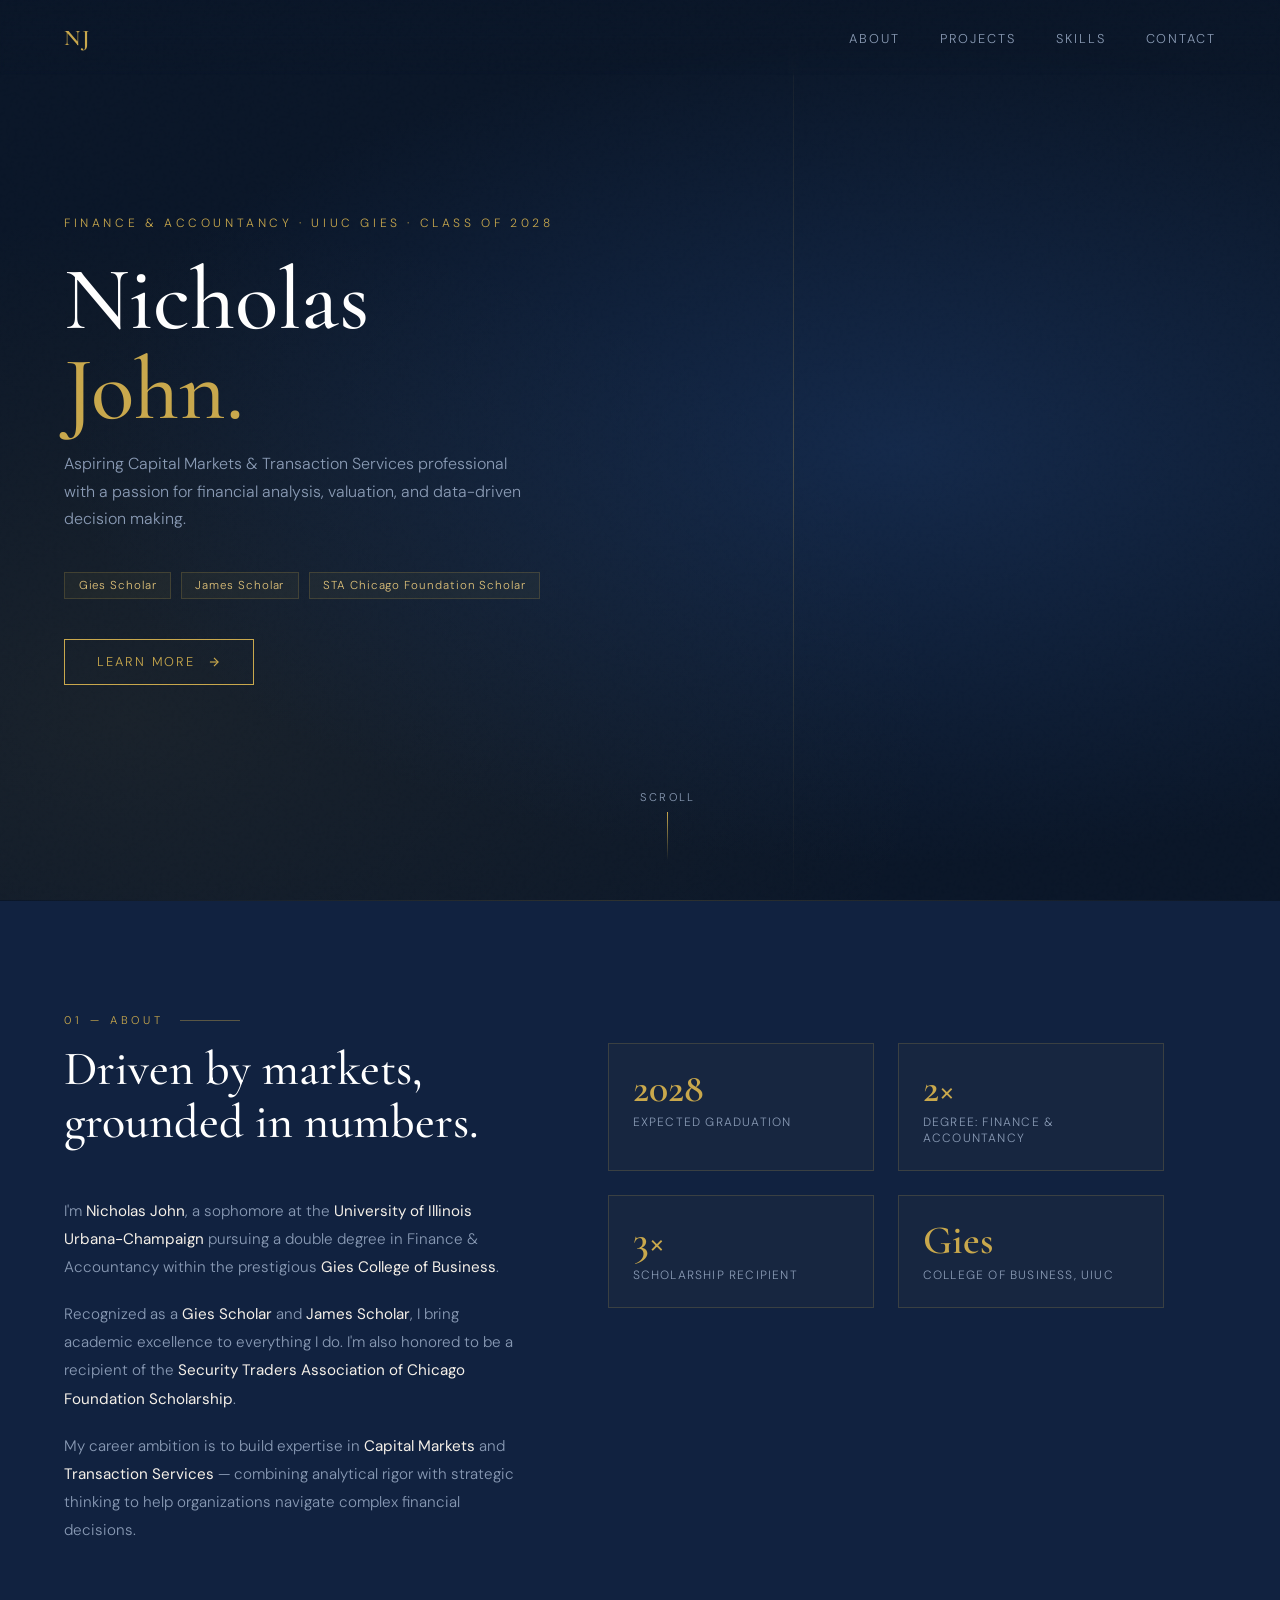
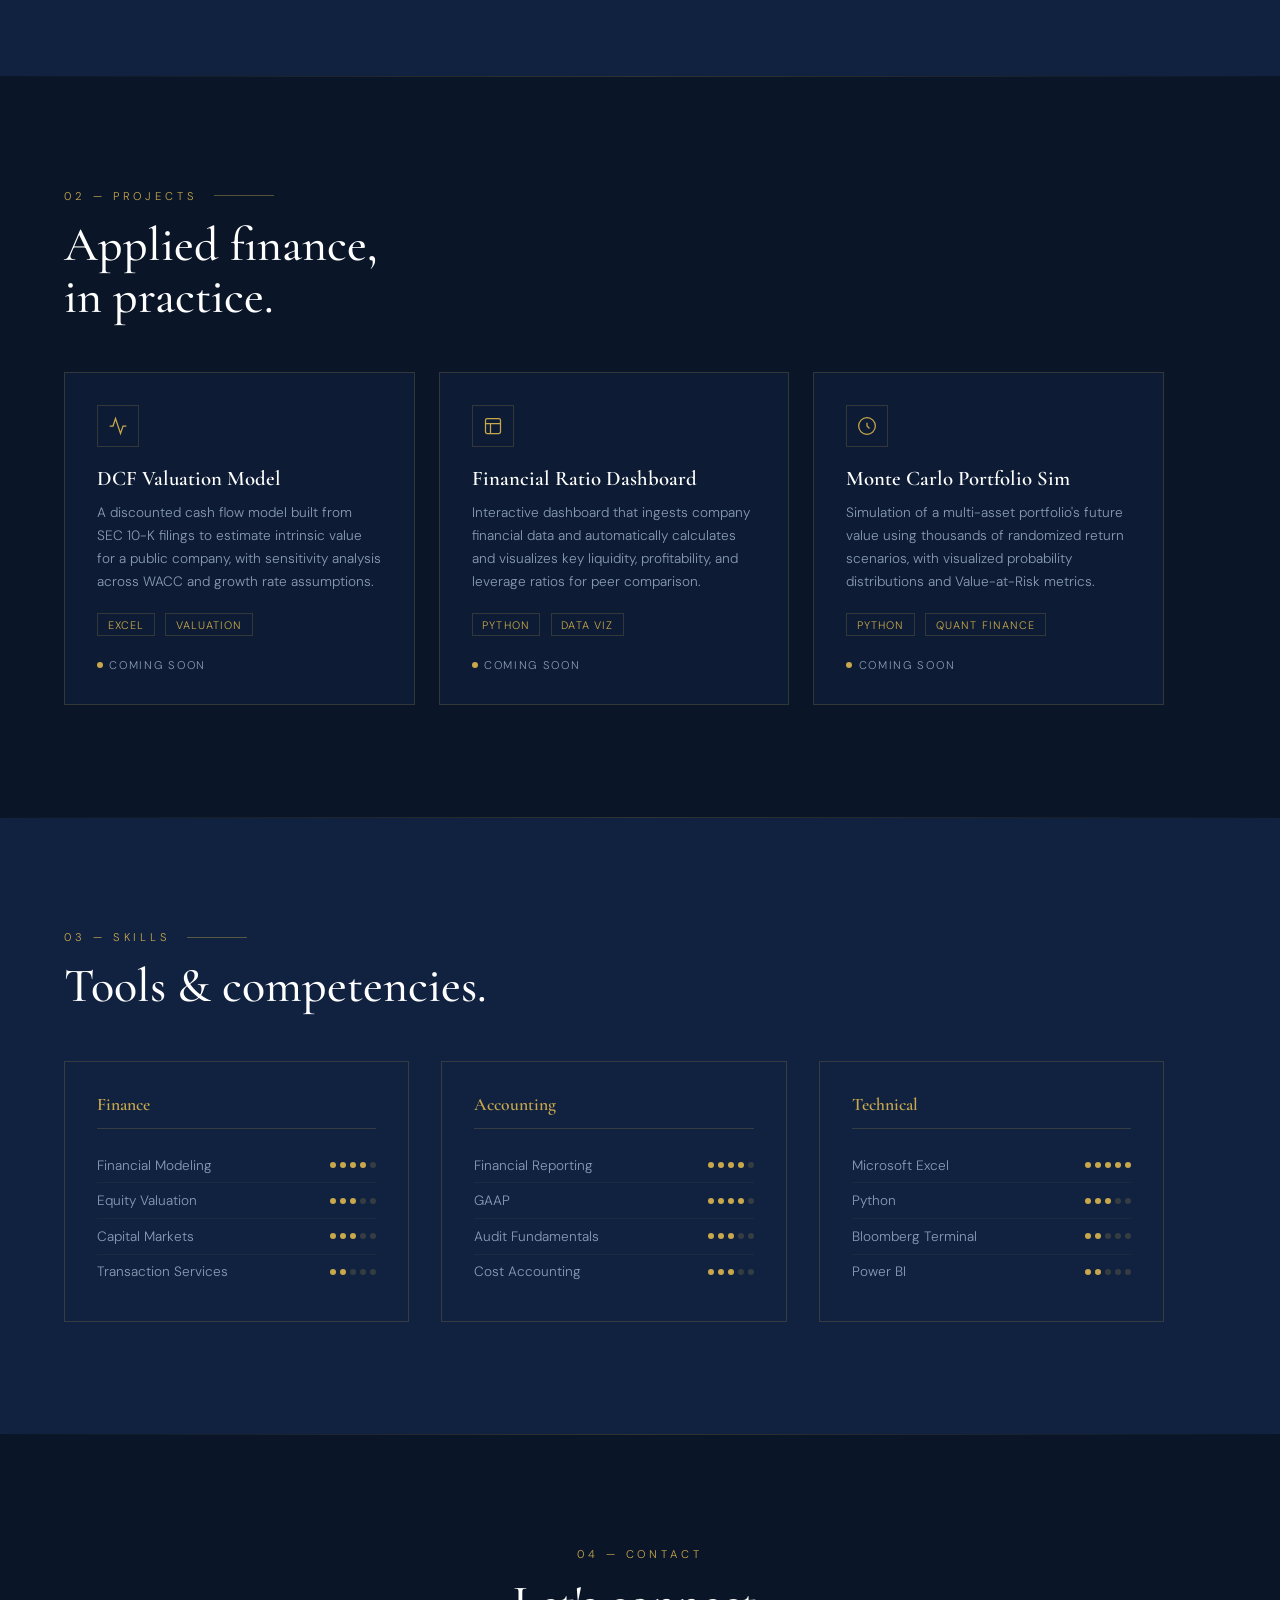
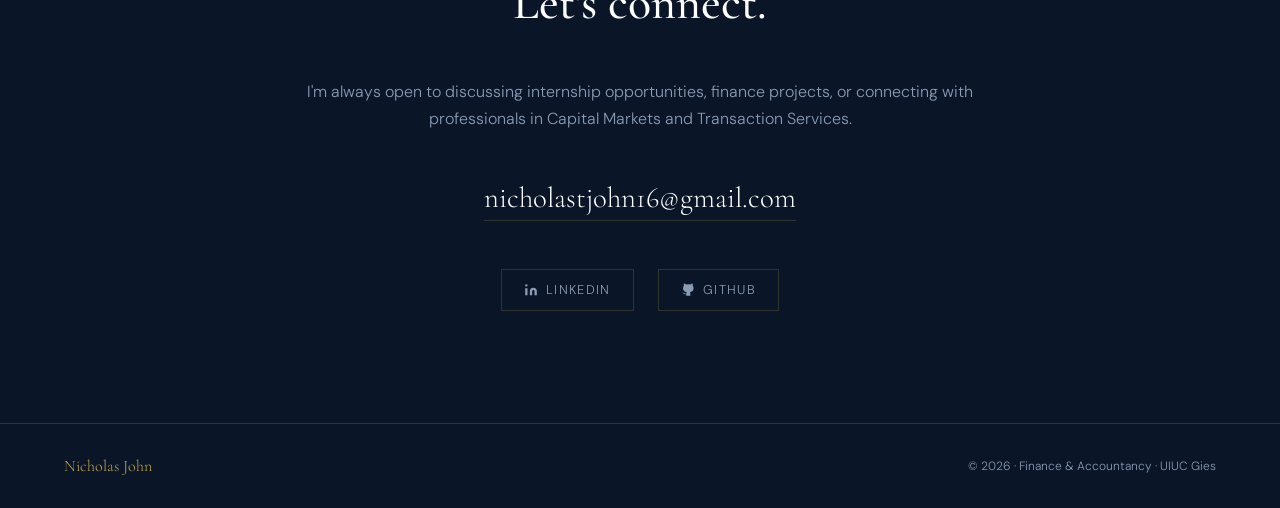
==== index.html @ b02bf7cb "Update index.html Updated the email and linkedin URLs" ====
<!DOCTYPE html>
<html lang="en">
<head>
  <meta charset="UTF-8" />
  <meta name="viewport" content="width=device-width, initial-scale=1.0"/>
  <title>Nicholas John | Finance & Accountancy</title>
  <link href="https://fonts.googleapis.com/css2?family=Cormorant+Garamond:wght@300;400;500;600;700&family=DM+Sans:wght@300;400;500&display=swap" rel="stylesheet"/>
  <style>
    :root {
      --navy: #0a1628;
      --navy-mid: #112240;
      --navy-light: #1a3560;
      --gold: #c9a84c;
      --gold-light: #e2c47a;
      --cream: #f5f0e8;
      --cream-dark: #e8e0d0;
      --white: #ffffff;
      --text-muted: #8a9bb5;
      --border: rgba(201, 168, 76, 0.2);
    }

    *, *::before, *::after { box-sizing: border-box; margin: 0; padding: 0; }

    html { scroll-behavior: smooth; }

    body {
      background-color: var(--navy);
      color: var(--cream);
      font-family: 'DM Sans', sans-serif;
      font-weight: 300;
      overflow-x: hidden;
    }

    /* ── NOISE TEXTURE OVERLAY ── */
    body::before {
      content: '';
      position: fixed;
      inset: 0;
      background-image: url("data:image/svg+xml,%3Csvg viewBox='0 0 256 256' xmlns='http://www.w3.org/2000/svg'%3E%3Cfilter id='noise'%3E%3CfeTurbulence type='fractalNoise' baseFrequency='0.9' numOctaves='4' stitchTiles='stitch'/%3E%3C/filter%3E%3Crect width='100%25' height='100%25' filter='url(%23noise)' opacity='0.04'/%3E%3C/svg%3E");
      pointer-events: none;
      z-index: 1000;
      opacity: 0.4;
    }

    /* ── NAV ── */
    nav {
      position: fixed;
      top: 0; left: 0; right: 0;
      z-index: 100;
      padding: 1.5rem 4rem;
      display: flex;
      justify-content: space-between;
      align-items: center;
      background: linear-gradient(to bottom, rgba(10,22,40,0.98), transparent);
      backdrop-filter: blur(2px);
    }

    .nav-logo {
      font-family: 'Cormorant Garamond', serif;
      font-size: 1.4rem;
      font-weight: 600;
      color: var(--gold);
      letter-spacing: 0.08em;
      text-decoration: none;
    }

    .nav-links {
      display: flex;
      gap: 2.5rem;
      list-style: none;
    }

    .nav-links a {
      color: var(--text-muted);
      text-decoration: none;
      font-size: 0.8rem;
      letter-spacing: 0.15em;
      text-transform: uppercase;
      transition: color 0.3s;
    }

    .nav-links a:hover { color: var(--gold); }

    /* ── HERO ── */
    #hero {
      min-height: 100vh;
      display: flex;
      align-items: center;
      padding: 0 4rem;
      position: relative;
      overflow: hidden;
    }

    .hero-bg {
      position: absolute;
      inset: 0;
      background: radial-gradient(ellipse at 70% 50%, rgba(26,53,96,0.6) 0%, transparent 65%),
                  radial-gradient(ellipse at 10% 80%, rgba(201,168,76,0.08) 0%, transparent 50%);
    }

    .hero-line {
      position: absolute;
      right: 0;
      top: 0;
      bottom: 0;
      width: 1px;
      background: linear-gradient(to bottom, transparent, var(--gold), transparent);
      right: 38%;
      opacity: 0.3;
    }

    .hero-content {
      position: relative;
      z-index: 2;
      max-width: 680px;
    }

    .hero-eyebrow {
      font-size: 0.75rem;
      letter-spacing: 0.3em;
      text-transform: uppercase;
      color: var(--gold);
      margin-bottom: 1.5rem;
      opacity: 0;
      animation: fadeUp 0.8s 0.2s forwards;
    }

    .hero-name {
      font-family: 'Cormorant Garamond', serif;
      font-size: clamp(3.5rem, 7vw, 6rem);
      font-weight: 500;
      line-height: 1.0;
      color: var(--white);
      margin-bottom: 1rem;
      opacity: 0;
      animation: fadeUp 0.8s 0.4s forwards;
    }

    .hero-name span {
      color: var(--gold);
      display: block;
    }

    .hero-tagline {
      font-size: 1rem;
      color: var(--text-muted);
      line-height: 1.7;
      max-width: 460px;
      margin-bottom: 2.5rem;
      opacity: 0;
      animation: fadeUp 0.8s 0.6s forwards;
    }

    .hero-cta {
      display: inline-flex;
      align-items: center;
      gap: 0.75rem;
      padding: 0.85rem 2rem;
      border: 1px solid var(--gold);
      color: var(--gold);
      text-decoration: none;
      font-size: 0.8rem;
      letter-spacing: 0.15em;
      text-transform: uppercase;
      transition: all 0.3s;
      opacity: 0;
      animation: fadeUp 0.8s 0.8s forwards;
    }

    .hero-cta:hover {
      background: var(--gold);
      color: var(--navy);
    }

    .hero-cta svg { transition: transform 0.3s; }
    .hero-cta:hover svg { transform: translateX(4px); }

    .hero-scroll {
      position: absolute;
      bottom: 2.5rem;
      left: 50%;
      transform: translateX(-50%);
      display: flex;
      flex-direction: column;
      align-items: center;
      gap: 0.5rem;
      color: var(--text-muted);
      font-size: 0.7rem;
      letter-spacing: 0.2em;
      text-transform: uppercase;
      opacity: 0;
      animation: fadeUp 0.8s 1.2s forwards;
    }

    .scroll-line {
      width: 1px;
      height: 48px;
      background: linear-gradient(to bottom, var(--gold), transparent);
      animation: scrollPulse 2s ease-in-out infinite;
    }

    /* ── BADGES ── */
    .hero-badges {
      display: flex;
      flex-wrap: wrap;
      gap: 0.6rem;
      margin-bottom: 2.5rem;
      opacity: 0;
      animation: fadeUp 0.8s 0.7s forwards;
    }

    .badge {
      padding: 0.3rem 0.85rem;
      border: 1px solid var(--border);
      font-size: 0.72rem;
      letter-spacing: 0.08em;
      color: var(--gold-light);
      background: rgba(201,168,76,0.06);
    }

    /* ── SECTIONS ── */
    section {
      padding: 7rem 4rem;
      position: relative;
    }

    .section-label {
      font-size: 0.7rem;
      letter-spacing: 0.35em;
      text-transform: uppercase;
      color: var(--gold);
      margin-bottom: 1rem;
      display: flex;
      align-items: center;
      gap: 1rem;
    }

    .section-label::after {
      content: '';
      flex: 1;
      max-width: 60px;
      height: 1px;
      background: var(--gold);
      opacity: 0.4;
    }

    .section-title {
      font-family: 'Cormorant Garamond', serif;
      font-size: clamp(2rem, 4vw, 3rem);
      font-weight: 500;
      color: var(--white);
      line-height: 1.1;
      margin-bottom: 3rem;
    }

    /* ── ABOUT ── */
    #about {
      background: var(--navy-mid);
    }

    .about-grid {
      display: grid;
      grid-template-columns: 1fr 1.2fr;
      gap: 5rem;
      align-items: start;
      max-width: 1100px;
    }

    .about-text p {
      color: var(--text-muted);
      line-height: 1.85;
      margin-bottom: 1.2rem;
      font-size: 0.95rem;
    }

    .about-text p strong {
      color: var(--cream);
      font-weight: 400;
    }

    .about-stats {
      display: grid;
      grid-template-columns: 1fr 1fr;
      gap: 1.5rem;
    }

    .stat-card {
      border: 1px solid var(--border);
      padding: 1.5rem;
      background: rgba(201,168,76,0.03);
      transition: border-color 0.3s, transform 0.3s;
    }

    .stat-card:hover {
      border-color: var(--gold);
      transform: translateY(-4px);
    }

    .stat-number {
      font-family: 'Cormorant Garamond', serif;
      font-size: 2.5rem;
      font-weight: 600;
      color: var(--gold);
      line-height: 1;
      margin-bottom: 0.4rem;
    }

    .stat-label {
      font-size: 0.75rem;
      letter-spacing: 0.1em;
      color: var(--text-muted);
      text-transform: uppercase;
    }

    /* ── PROJECTS ── */
    #projects {
      background: var(--navy);
    }

    .projects-grid {
      display: grid;
      grid-template-columns: repeat(auto-fill, minmax(320px, 1fr));
      gap: 1.5rem;
      max-width: 1100px;
    }

    .project-card {
      border: 1px solid var(--border);
      padding: 2rem;
      background: rgba(17,34,64,0.5);
      transition: all 0.3s;
      position: relative;
      overflow: hidden;
    }

    .project-card::before {
      content: '';
      position: absolute;
      top: 0; left: 0; right: 0;
      height: 2px;
      background: var(--gold);
      transform: scaleX(0);
      transition: transform 0.3s;
    }

    .project-card:hover {
      border-color: rgba(201,168,76,0.5);
      transform: translateY(-6px);
      background: rgba(26,53,96,0.4);
    }

    .project-card:hover::before { transform: scaleX(1); }

    .project-icon {
      width: 42px;
      height: 42px;
      border: 1px solid var(--border);
      display: flex;
      align-items: center;
      justify-content: center;
      margin-bottom: 1.2rem;
      color: var(--gold);
      font-size: 1.1rem;
    }

    .project-title {
      font-family: 'Cormorant Garamond', serif;
      font-size: 1.3rem;
      font-weight: 600;
      color: var(--white);
      margin-bottom: 0.6rem;
    }

    .project-desc {
      font-size: 0.85rem;
      color: var(--text-muted);
      line-height: 1.7;
      margin-bottom: 1.2rem;
    }

    .project-tag {
      display: inline-block;
      font-size: 0.68rem;
      letter-spacing: 0.1em;
      text-transform: uppercase;
      color: var(--gold);
      border: 1px solid var(--border);
      padding: 0.2rem 0.6rem;
      margin-right: 0.4rem;
      margin-bottom: 0.4rem;
    }

    .project-coming {
      font-size: 0.7rem;
      letter-spacing: 0.15em;
      text-transform: uppercase;
      color: var(--text-muted);
      display: flex;
      align-items: center;
      gap: 0.4rem;
      margin-top: 1rem;
    }

    .coming-dot {
      width: 6px; height: 6px;
      border-radius: 50%;
      background: var(--gold);
      animation: pulse 2s infinite;
    }

    /* ── SKILLS ── */
    #skills {
      background: var(--navy-mid);
    }

    .skills-layout {
      display: grid;
      grid-template-columns: repeat(3, 1fr);
      gap: 2rem;
      max-width: 1100px;
    }

    .skill-group {
      border: 1px solid var(--border);
      padding: 2rem;
    }

    .skill-group-title {
      font-family: 'Cormorant Garamond', serif;
      font-size: 1.1rem;
      font-weight: 600;
      color: var(--gold);
      margin-bottom: 1.2rem;
      padding-bottom: 0.8rem;
      border-bottom: 1px solid var(--border);
    }

    .skill-item {
      display: flex;
      justify-content: space-between;
      align-items: center;
      padding: 0.55rem 0;
      border-bottom: 1px solid rgba(201,168,76,0.06);
      font-size: 0.85rem;
      color: var(--text-muted);
    }

    .skill-item:last-child { border-bottom: none; }

    .skill-dots {
      display: flex;
      gap: 4px;
    }

    .dot {
      width: 6px; height: 6px;
      border-radius: 50%;
      background: var(--border);
    }

    .dot.filled { background: var(--gold); }

    /* ── CONTACT ── */
    #contact {
      background: var(--navy);
    }

    .contact-inner {
      max-width: 680px;
      text-align: center;
      margin: 0 auto;
    }

    .contact-inner .section-label {
      justify-content: center;
    }

    .contact-inner .section-label::after { display: none; }

    .contact-text {
      color: var(--text-muted);
      font-size: 1rem;
      line-height: 1.7;
      margin-bottom: 3rem;
    }

    .contact-email {
      font-family: 'Cormorant Garamond', serif;
      font-size: 1.8rem;
      color: var(--white);
      text-decoration: none;
      border-bottom: 1px solid var(--border);
      padding-bottom: 0.3rem;
      transition: color 0.3s, border-color 0.3s;
      display: inline-block;
      margin-bottom: 3rem;
    }

    .contact-email:hover {
      color: var(--gold);
      border-color: var(--gold);
    }

    .contact-links {
      display: flex;
      justify-content: center;
      gap: 1.5rem;
    }

    .contact-link {
      display: flex;
      align-items: center;
      gap: 0.5rem;
      color: var(--text-muted);
      text-decoration: none;
      font-size: 0.8rem;
      letter-spacing: 0.1em;
      text-transform: uppercase;
      transition: color 0.3s;
      padding: 0.7rem 1.4rem;
      border: 1px solid var(--border);
    }

    .contact-link:hover { color: var(--gold); border-color: var(--gold); }

    /* ── FOOTER ── */
    footer {
      padding: 2rem 4rem;
      border-top: 1px solid var(--border);
      display: flex;
      justify-content: space-between;
      align-items: center;
      background: var(--navy);
    }

    .footer-name {
      font-family: 'Cormorant Garamond', serif;
      color: var(--gold);
      font-size: 1rem;
    }

    .footer-copy {
      color: var(--text-muted);
      font-size: 0.75rem;
    }

    /* ── DIVIDER ── */
    .gold-divider {
      width: 100%;
      height: 1px;
      background: linear-gradient(to right, transparent, var(--gold), transparent);
      opacity: 0.2;
    }

    /* ── ANIMATIONS ── */
    @keyframes fadeUp {
      from { opacity: 0; transform: translateY(24px); }
      to   { opacity: 1; transform: translateY(0); }
    }

    @keyframes scrollPulse {
      0%, 100% { opacity: 1; }
      50%       { opacity: 0.3; }
    }

    @keyframes pulse {
      0%, 100% { opacity: 1; transform: scale(1); }
      50%       { opacity: 0.5; transform: scale(1.3); }
    }

    /* ── RESPONSIVE ── */
    @media (max-width: 900px) {
      nav { padding: 1.2rem 2rem; }
      section { padding: 5rem 2rem; }
      #hero { padding: 0 2rem; }
      .about-grid { grid-template-columns: 1fr; gap: 3rem; }
      .skills-layout { grid-template-columns: 1fr; }
      footer { flex-direction: column; gap: 0.5rem; text-align: center; }
    }

    @media (max-width: 600px) {
      .nav-links { display: none; }
      .hero-name { font-size: 3rem; }
    }
  </style>
</head>
<body>

  <!-- NAV -->
  <nav>
    <a class="nav-logo" href="#">NJ</a>
    <ul class="nav-links">
      <li><a href="#about">About</a></li>
      <li><a href="#projects">Projects</a></li>
      <li><a href="#skills">Skills</a></li>
      <li><a href="#contact">Contact</a></li>
    </ul>
  </nav>

  <!-- HERO -->
  <section id="hero">
    <div class="hero-bg"></div>
    <div class="hero-line"></div>
    <div class="hero-content">
      <p class="hero-eyebrow">Finance &amp; Accountancy · UIUC Gies · Class of 2028</p>
      <h1 class="hero-name">
        Nicholas<span>John.</span>
      </h1>
      <p class="hero-tagline">
        Aspiring Capital Markets &amp; Transaction Services professional with a passion for financial analysis, valuation, and data-driven decision making.
      </p>
      <div class="hero-badges">
        <span class="badge">Gies Scholar</span>
        <span class="badge">James Scholar</span>
        <span class="badge">STA Chicago Foundation Scholar</span>
      </div>
      <a href="#about" class="hero-cta">
        Learn More
        <svg width="14" height="14" viewBox="0 0 24 24" fill="none" stroke="currentColor" stroke-width="2"><line x1="5" y1="12" x2="19" y2="12"/><polyline points="12 5 19 12 12 19"/></svg>
      </a>
    </div>
    <div class="hero-scroll">
      <span>Scroll</span>
      <div class="scroll-line"></div>
    </div>
  </section>

  <div class="gold-divider"></div>

  <!-- ABOUT -->
  <section id="about">
    <div class="section-label">01 — About</div>
    <div class="about-grid">
      <div>
        <h2 class="section-title">Driven by markets,<br>grounded in numbers.</h2>
        <div class="about-text">
          <p>
            I'm <strong>Nicholas John</strong>, a sophomore at the <strong>University of Illinois Urbana-Champaign</strong> pursuing a double degree in Finance &amp; Accountancy within the prestigious <strong>Gies College of Business</strong>.
          </p>
          <p>
            Recognized as a <strong>Gies Scholar</strong> and <strong>James Scholar</strong>, I bring academic excellence to everything I do. I'm also honored to be a recipient of the <strong>Security Traders Association of Chicago Foundation Scholarship</strong>.
          </p>
          <p>
            My career ambition is to build expertise in <strong>Capital Markets</strong> and <strong>Transaction Services</strong> — combining analytical rigor with strategic thinking to help organizations navigate complex financial decisions.
          </p>
        </div>
      </div>
      <div class="about-stats">
        <div class="stat-card">
          <div class="stat-number">2028</div>
          <div class="stat-label">Expected Graduation</div>
        </div>
        <div class="stat-card">
          <div class="stat-number">2×</div>
          <div class="stat-label">Degree: Finance &amp; Accountancy</div>
        </div>
        <div class="stat-card">
          <div class="stat-number">3×</div>
          <div class="stat-label">Scholarship Recipient</div>
        </div>
        <div class="stat-card">
          <div class="stat-number">Gies</div>
          <div class="stat-label">College of Business, UIUC</div>
        </div>
      </div>
    </div>
  </section>

  <div class="gold-divider"></div>

  <!-- PROJECTS -->
  <section id="projects">
    <div class="section-label">02 — Projects</div>
    <h2 class="section-title">Applied finance,<br>in practice.</h2>
    <div class="projects-grid">

      <div class="project-card">
        <div class="project-icon">
          <svg width="20" height="20" viewBox="0 0 24 24" fill="none" stroke="currentColor" stroke-width="1.5"><polyline points="22 12 18 12 15 21 9 3 6 12 2 12"/></svg>
        </div>
        <div class="project-title">DCF Valuation Model</div>
        <div class="project-desc">A discounted cash flow model built from SEC 10-K filings to estimate intrinsic value for a public company, with sensitivity analysis across WACC and growth rate assumptions.</div>
        <span class="project-tag">Excel</span>
        <span class="project-tag">Valuation</span>
        <div class="project-coming"><span class="coming-dot"></span> Coming Soon</div>
      </div>

      <div class="project-card">
        <div class="project-icon">
          <svg width="20" height="20" viewBox="0 0 24 24" fill="none" stroke="currentColor" stroke-width="1.5"><rect x="3" y="3" width="18" height="18" rx="2"/><path d="M3 9h18M9 21V9"/></svg>
        </div>
        <div class="project-title">Financial Ratio Dashboard</div>
        <div class="project-desc">Interactive dashboard that ingests company financial data and automatically calculates and visualizes key liquidity, profitability, and leverage ratios for peer comparison.</div>
        <span class="project-tag">Python</span>
        <span class="project-tag">Data Viz</span>
        <div class="project-coming"><span class="coming-dot"></span> Coming Soon</div>
      </div>

      <div class="project-card">
        <div class="project-icon">
          <svg width="20" height="20" viewBox="0 0 24 24" fill="none" stroke="currentColor" stroke-width="1.5"><circle cx="12" cy="12" r="10"/><path d="M12 8v4l3 3"/></svg>
        </div>
        <div class="project-title">Monte Carlo Portfolio Sim</div>
        <div class="project-desc">Simulation of a multi-asset portfolio's future value using thousands of randomized return scenarios, with visualized probability distributions and Value-at-Risk metrics.</div>
        <span class="project-tag">Python</span>
        <span class="project-tag">Quant Finance</span>
        <div class="project-coming"><span class="coming-dot"></span> Coming Soon</div>
      </div>

    </div>
  </section>

  <div class="gold-divider"></div>

  <!-- SKILLS -->
  <section id="skills">
    <div class="section-label">03 — Skills</div>
    <h2 class="section-title">Tools &amp; competencies.</h2>
    <div class="skills-layout">

      <div class="skill-group">
        <div class="skill-group-title">Finance</div>
        <div class="skill-item">Financial Modeling <div class="skill-dots"><span class="dot filled"></span><span class="dot filled"></span><span class="dot filled"></span><span class="dot filled"></span><span class="dot"></span></div></div>
        <div class="skill-item">Equity Valuation <div class="skill-dots"><span class="dot filled"></span><span class="dot filled"></span><span class="dot filled"></span><span class="dot"></span><span class="dot"></span></div></div>
        <div class="skill-item">Capital Markets <div class="skill-dots"><span class="dot filled"></span><span class="dot filled"></span><span class="dot filled"></span><span class="dot"></span><span class="dot"></span></div></div>
        <div class="skill-item">Transaction Services <div class="skill-dots"><span class="dot filled"></span><span class="dot filled"></span><span class="dot"></span><span class="dot"></span><span class="dot"></span></div></div>
      </div>

      <div class="skill-group">
        <div class="skill-group-title">Accounting</div>
        <div class="skill-item">Financial Reporting <div class="skill-dots"><span class="dot filled"></span><span class="dot filled"></span><span class="dot filled"></span><span class="dot filled"></span><span class="dot"></span></div></div>
        <div class="skill-item">GAAP <div class="skill-dots"><span class="dot filled"></span><span class="dot filled"></span><span class="dot filled"></span><span class="dot filled"></span><span class="dot"></span></div></div>
        <div class="skill-item">Audit Fundamentals <div class="skill-dots"><span class="dot filled"></span><span class="dot filled"></span><span class="dot filled"></span><span class="dot"></span><span class="dot"></span></div></div>
        <div class="skill-item">Cost Accounting <div class="skill-dots"><span class="dot filled"></span><span class="dot filled"></span><span class="dot filled"></span><span class="dot"></span><span class="dot"></span></div></div>
      </div>

      <div class="skill-group">
        <div class="skill-group-title">Technical</div>
        <div class="skill-item">Microsoft Excel <div class="skill-dots"><span class="dot filled"></span><span class="dot filled"></span><span class="dot filled"></span><span class="dot filled"></span><span class="dot filled"></span></div></div>
        <div class="skill-item">Python <div class="skill-dots"><span class="dot filled"></span><span class="dot filled"></span><span class="dot filled"></span><span class="dot"></span><span class="dot"></span></div></div>
        <div class="skill-item">Bloomberg Terminal <div class="skill-dots"><span class="dot filled"></span><span class="dot filled"></span><span class="dot"></span><span class="dot"></span><span class="dot"></span></div></div>
        <div class="skill-item">Power BI <div class="skill-dots"><span class="dot filled"></span><span class="dot filled"></span><span class="dot"></span><span class="dot"></span><span class="dot"></span></div></div>
      </div>

    </div>
  </section>

  <div class="gold-divider"></div>

  <!-- CONTACT -->
  <section id="contact">
    <div class="contact-inner">
      <div class="section-label">04 — Contact</div>
      <h2 class="section-title">Let's connect.</h2>
      <p class="contact-text">
        I'm always open to discussing internship opportunities, finance projects, or connecting with professionals in Capital Markets and Transaction Services.
      </p>
      <a href="mailto:nicholastjohn16@gmail.com" class="contact-email">nicholastjohn16@gmail.com</a>
      <div class="contact-links">
        <a href="https://www.linkedin.com/in/nicholas-john1/" target="_blank" class="contact-link">
          <svg width="14" height="14" viewBox="0 0 24 24" fill="currentColor"><path d="M16 8a6 6 0 0 1 6 6v7h-4v-7a2 2 0 0 0-2-2 2 2 0 0 0-2 2v7h-4v-7a6 6 0 0 1 6-6zM2 9h4v12H2z"/><circle cx="4" cy="4" r="2"/></svg>
          LinkedIn
        </a>
        <a href="https://github.com/nicholasjoh5987" target="_blank" class="contact-link">
          <svg width="14" height="14" viewBox="0 0 24 24" fill="currentColor"><path d="M9 19c-5 1.5-5-2.5-7-3m14 6v-3.87a3.37 3.37 0 0 0-.94-2.61c3.14-.35 6.44-1.54 6.44-7A5.44 5.44 0 0 0 20 4.77 5.07 5.07 0 0 0 19.91 1S18.73.65 16 2.48a13.38 13.38 0 0 0-7 0C6.27.65 5.09 1 5.09 1A5.07 5.07 0 0 0 5 4.77a5.44 5.44 0 0 0-1.5 3.78c0 5.42 3.3 6.61 6.44 7A3.37 3.37 0 0 0 9 18.13V22"/></svg>
          GitHub
        </a>
      </div>
    </div>
  </section>

  <!-- FOOTER -->
  <footer>
    <span class="footer-name">Nicholas John</span>
    <span class="footer-copy">© 2026 · Finance &amp; Accountancy · UIUC Gies</span>
  </footer>

</body>
</html>
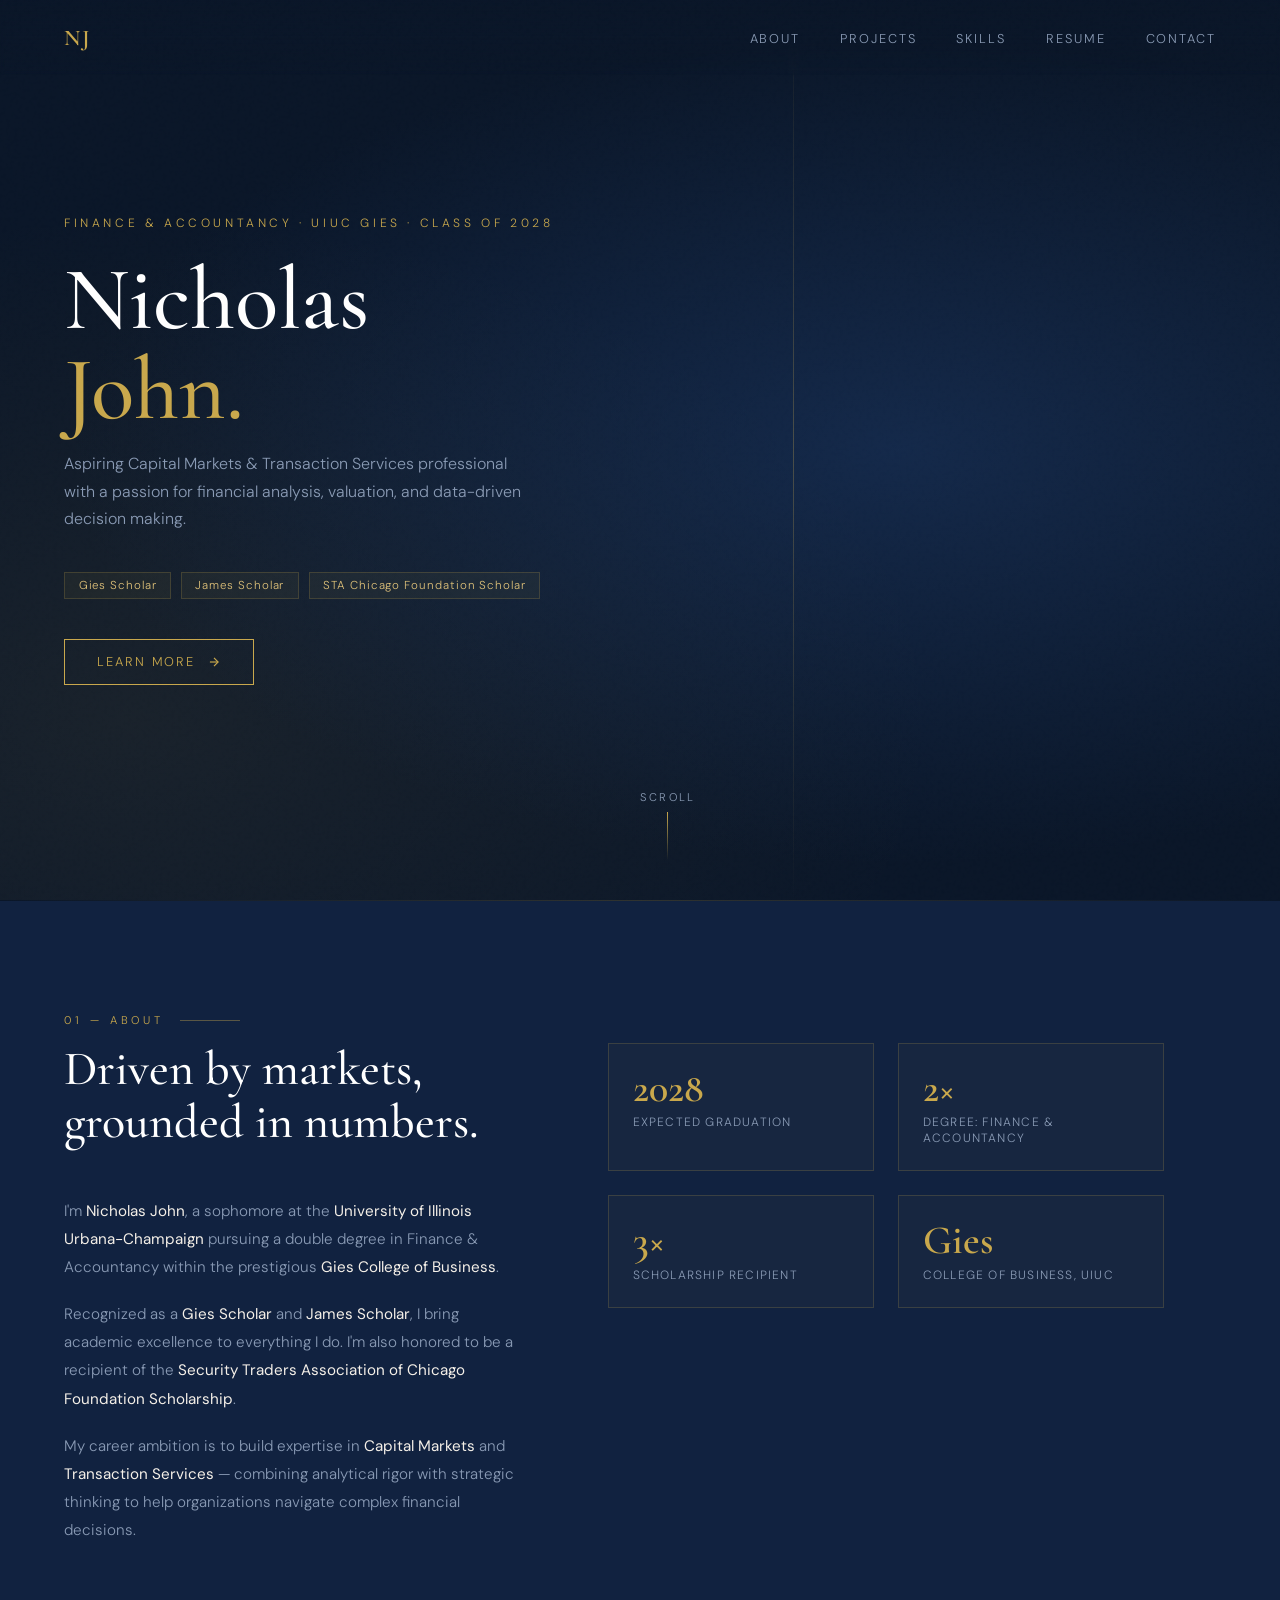
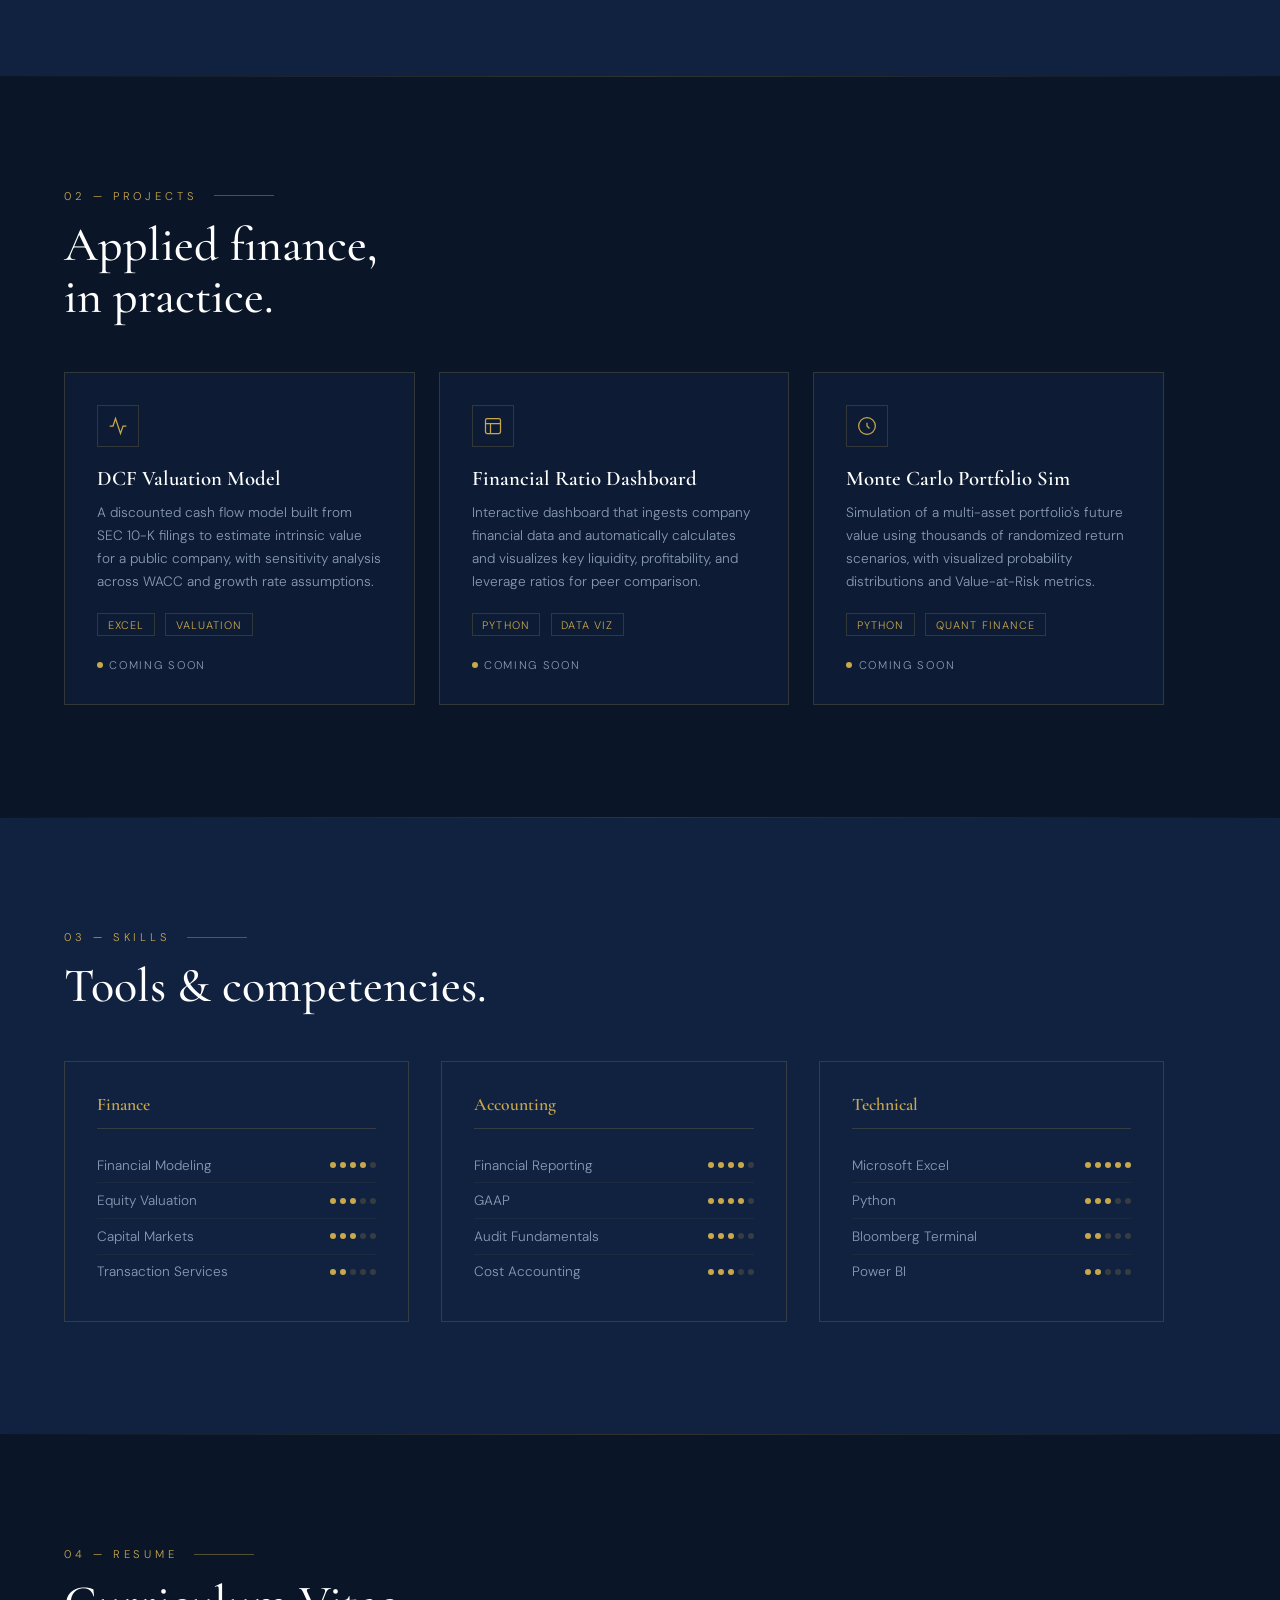
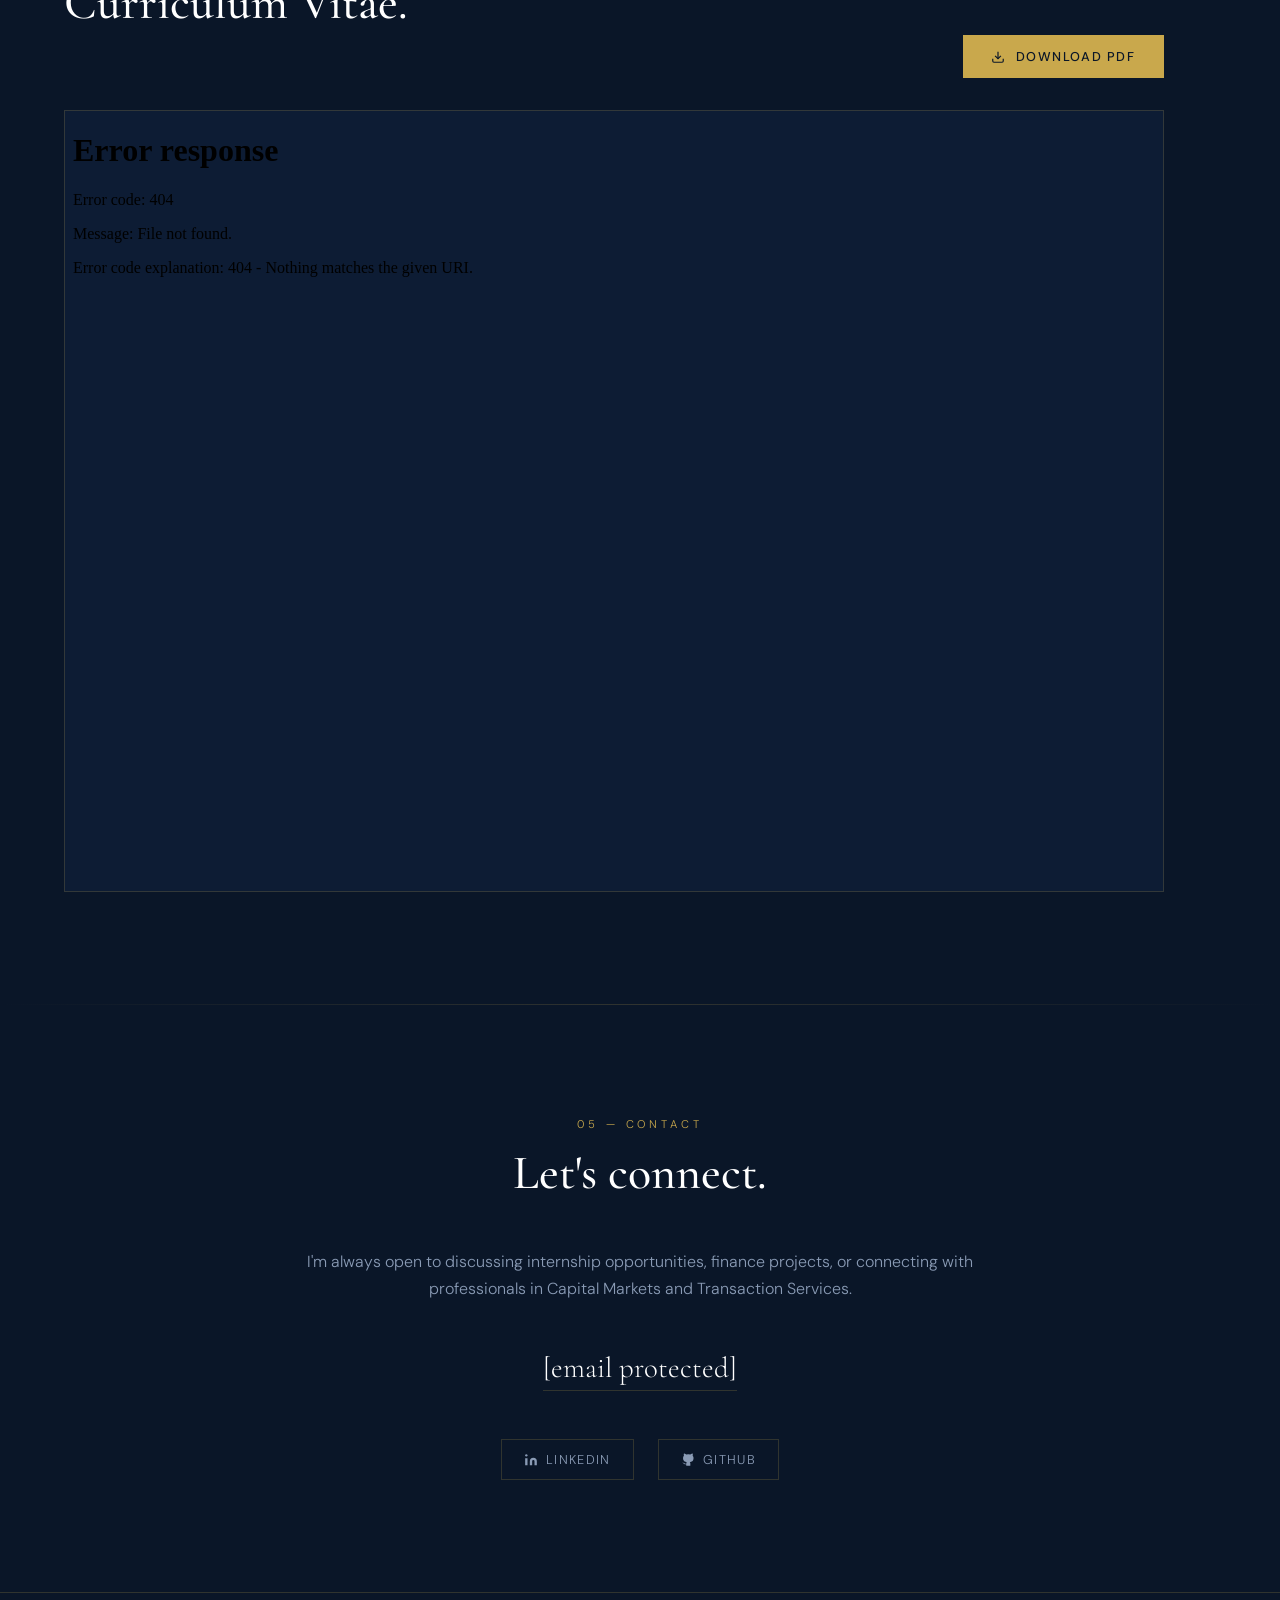
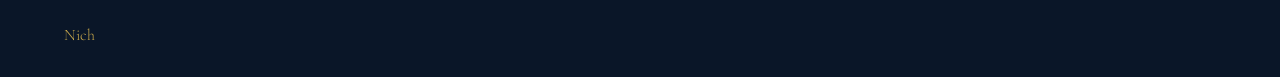
==== commit ffc91384: "Update index.html Added a resume section" ====
--- a/index.html
+++ b/index.html
@@ -460,6 +460,69 @@
 
     .dot.filled { background: var(--gold); }
 
+    /* ── RESUME ── */
+    #resume {
+      background: var(--navy);
+    }
+
+    .resume-header {
+      display: flex;
+      justify-content: space-between;
+      align-items: flex-end;
+      max-width: 1100px;
+      margin-bottom: 2rem;
+      flex-wrap: wrap;
+      gap: 1rem;
+    }
+
+    .resume-download {
+      display: inline-flex;
+      align-items: center;
+      gap: 0.65rem;
+      padding: 0.8rem 1.8rem;
+      background: var(--gold);
+      color: var(--navy);
+      text-decoration: none;
+      font-size: 0.8rem;
+      font-weight: 500;
+      letter-spacing: 0.12em;
+      text-transform: uppercase;
+      transition: background 0.3s, transform 0.2s;
+    }
+
+    .resume-download:hover {
+      background: var(--gold-light);
+      transform: translateY(-2px);
+    }
+
+    .resume-viewer {
+      max-width: 1100px;
+      border: 1px solid var(--border);
+      background: rgba(17,34,64,0.5);
+      overflow: hidden;
+      position: relative;
+    }
+
+    .resume-viewer iframe {
+      width: 100%;
+      height: 780px;
+      border: none;
+      display: block;
+    }
+
+    .resume-fallback {
+      display: none;
+      padding: 4rem 2rem;
+      text-align: center;
+      color: var(--text-muted);
+      font-size: 0.9rem;
+    }
+
+    .resume-fallback a {
+      color: var(--gold);
+      text-decoration: underline;
+    }
+
     /* ── CONTACT ── */
     #contact {
       background: var(--navy);
@@ -593,6 +656,7 @@
       <li><a href="#about">About</a></li>
       <li><a href="#projects">Projects</a></li>
       <li><a href="#skills">Skills</a></li>
+      <li><a href="#resume">Resume</a></li>
       <li><a href="#contact">Contact</a></li>
     </ul>
   </nav>
@@ -747,15 +811,41 @@
 
   <div class="gold-divider"></div>
 
+  <!-- RESUME -->
+  <section id="resume">
+    <div class="resume-header">
+      <div>
+        <div class="section-label">04 — Resume</div>
+        <h2 class="section-title">Curriculum Vitae.</h2>
+      </div>
+      <a href="resume.pdf" download="Nicholas_John_Resume.pdf" class="resume-download">
+        <svg width="14" height="14" viewBox="0 0 24 24" fill="none" stroke="currentColor" stroke-width="2"><path d="M21 15v4a2 2 0 0 1-2 2H5a2 2 0 0 1-2-2v-4"/><polyline points="7 10 12 15 17 10"/><line x1="12" y1="15" x2="12" y2="3"/></svg>
+        Download PDF
+      </a>
+    </div>
+    <div class="resume-viewer">
+      <iframe
+        src="resume.pdf"
+        title="Nicholas John Resume"
+        onerror="this.style.display='none'; this.nextElementSibling.style.display='block';"
+      ></iframe>
+      <div class="resume-fallback">
+        Unable to preview resume. <a href="resume.pdf" download>Click here to download it instead.</a>
+      </div>
+    </div>
+  </section>
+
+  <div class="gold-divider"></div>
+
   <!-- CONTACT -->
   <section id="contact">
     <div class="contact-inner">
-      <div class="section-label">04 — Contact</div>
+      <div class="section-label">05 — Contact</div>
       <h2 class="section-title">Let's connect.</h2>
       <p class="contact-text">
         I'm always open to discussing internship opportunities, finance projects, or connecting with professionals in Capital Markets and Transaction Services.
       </p>
-      <a href="mailto:nicholastjohn16@gmail.com" class="contact-email">nicholastjohn16@gmail.com</a>
+      <a href="nicholastjohn16@gmail.com" class="contact-email"><span class="__cf_email__" data-cfemail="97f9fdf8fff9d7fefbfbfef9f8fee4b9f2f3e2">[email&#160;protected]</span></a>
       <div class="contact-links">
         <a href="https://www.linkedin.com/in/nicholas-john1/" target="_blank" class="contact-link">
           <svg width="14" height="14" viewBox="0 0 24 24" fill="currentColor"><path d="M16 8a6 6 0 0 1 6 6v7h-4v-7a2 2 0 0 0-2-2 2 2 0 0 0-2 2v7h-4v-7a6 6 0 0 1 6-6zM2 9h4v12H2z"/><circle cx="4" cy="4" r="2"/></svg>
@@ -771,9 +861,4 @@
 
   <!-- FOOTER -->
   <footer>
-    <span class="footer-name">Nicholas John</span>
-    <span class="footer-copy">© 2026 · Finance &amp; Accountancy · UIUC Gies</span>
-  </footer>
-
-</body>
-</html>
+    <span class="footer-name">Nich
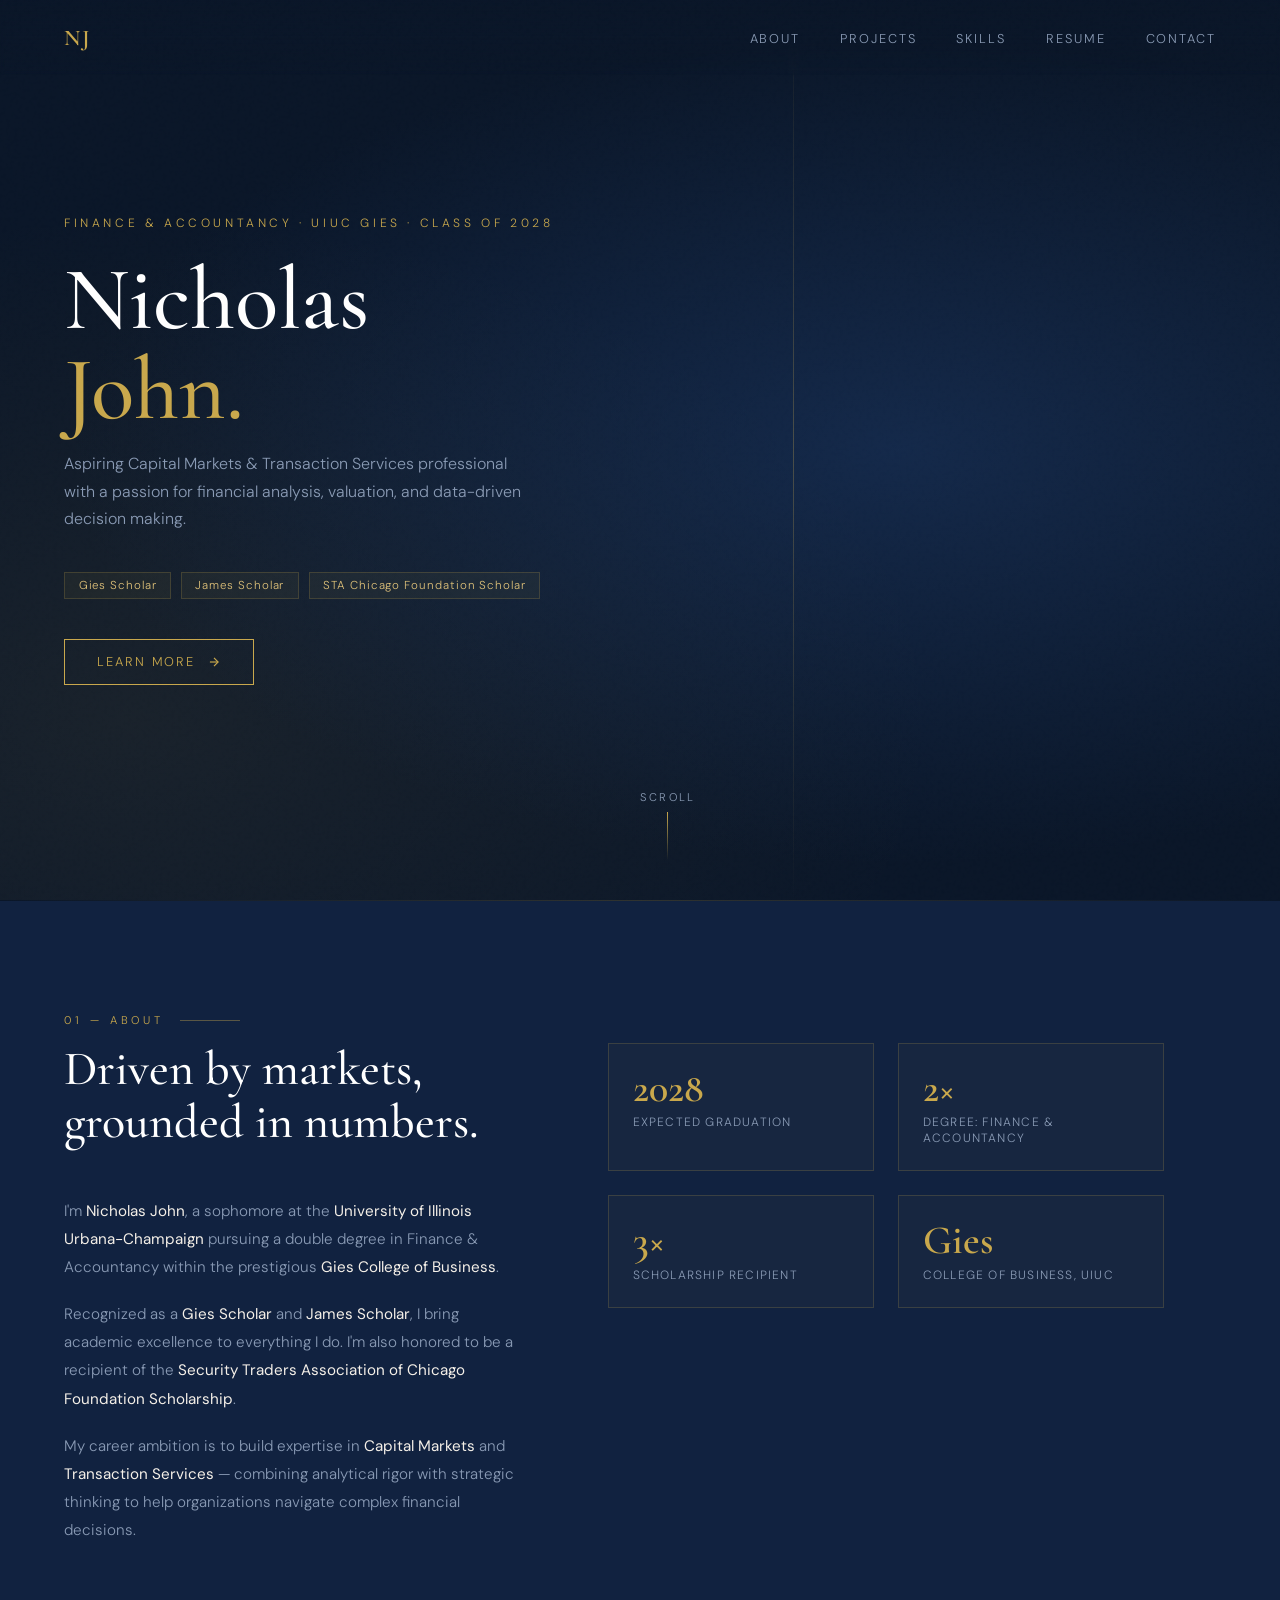
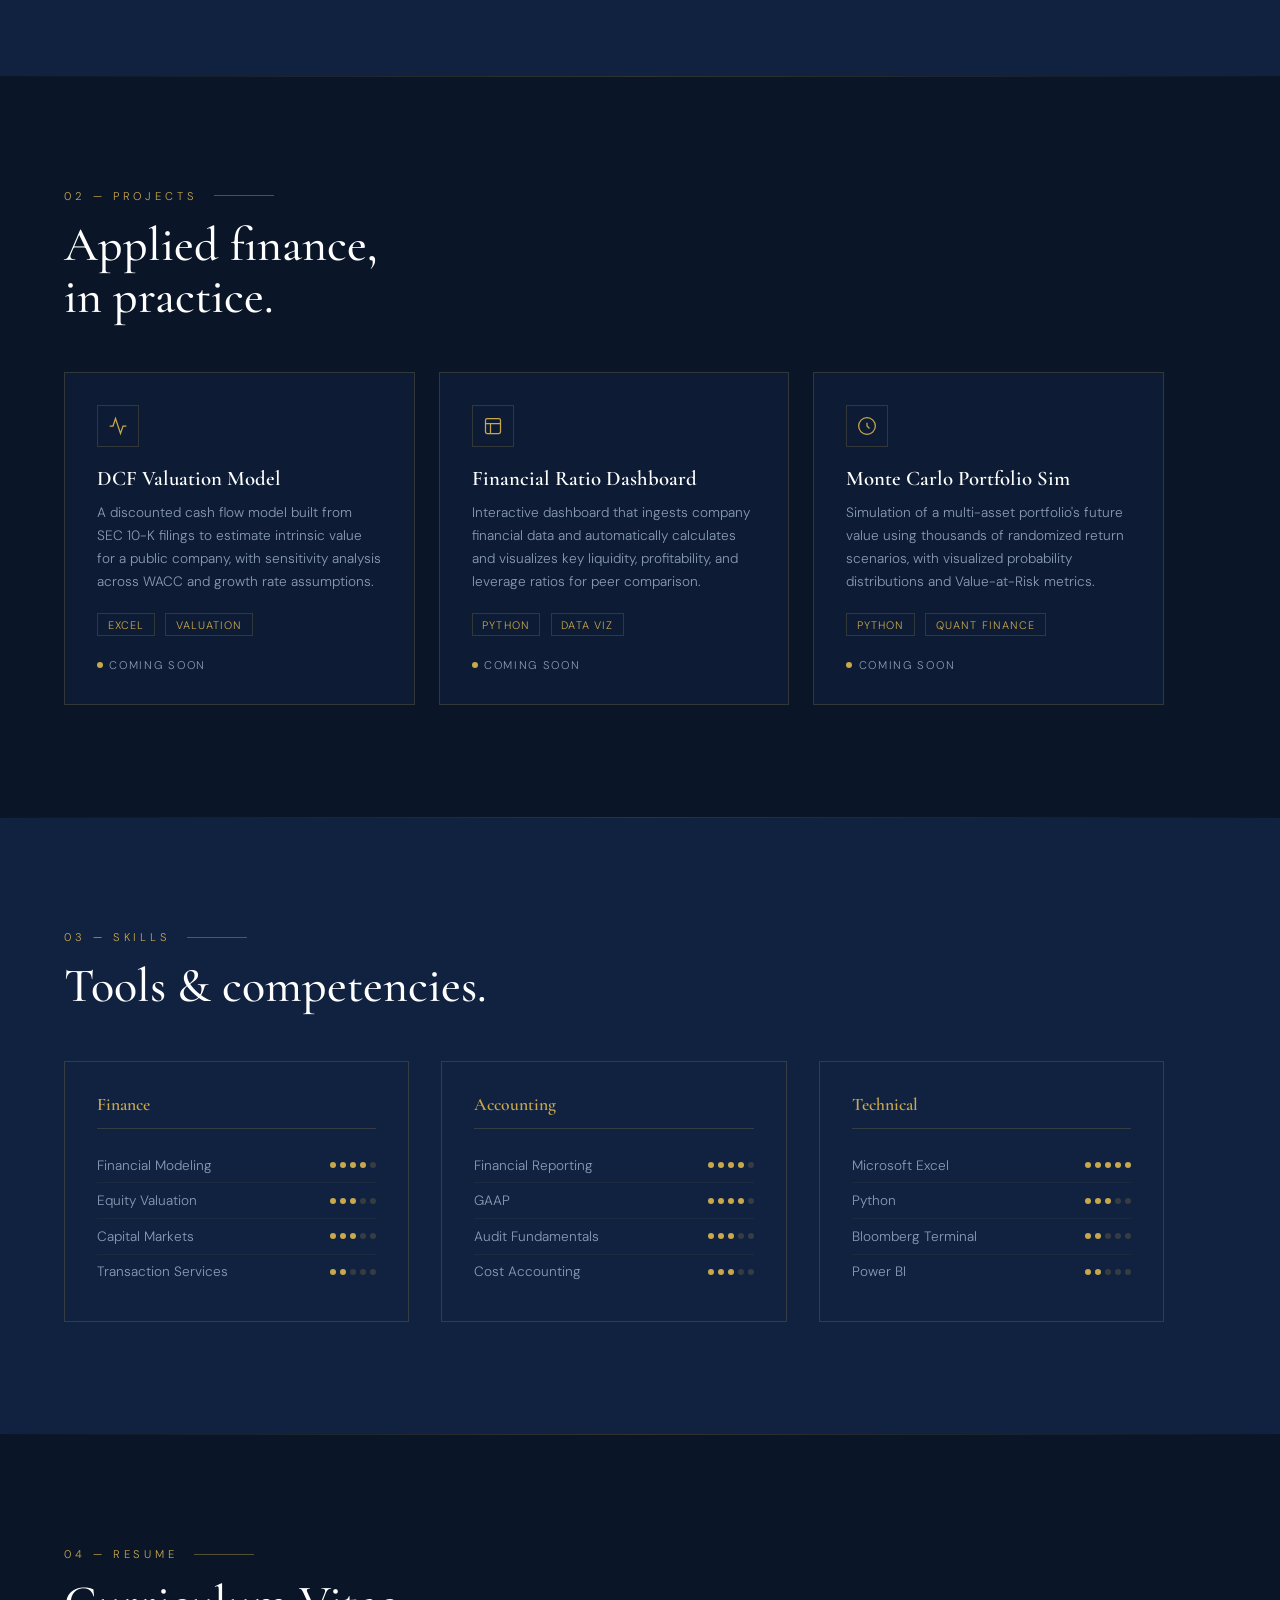
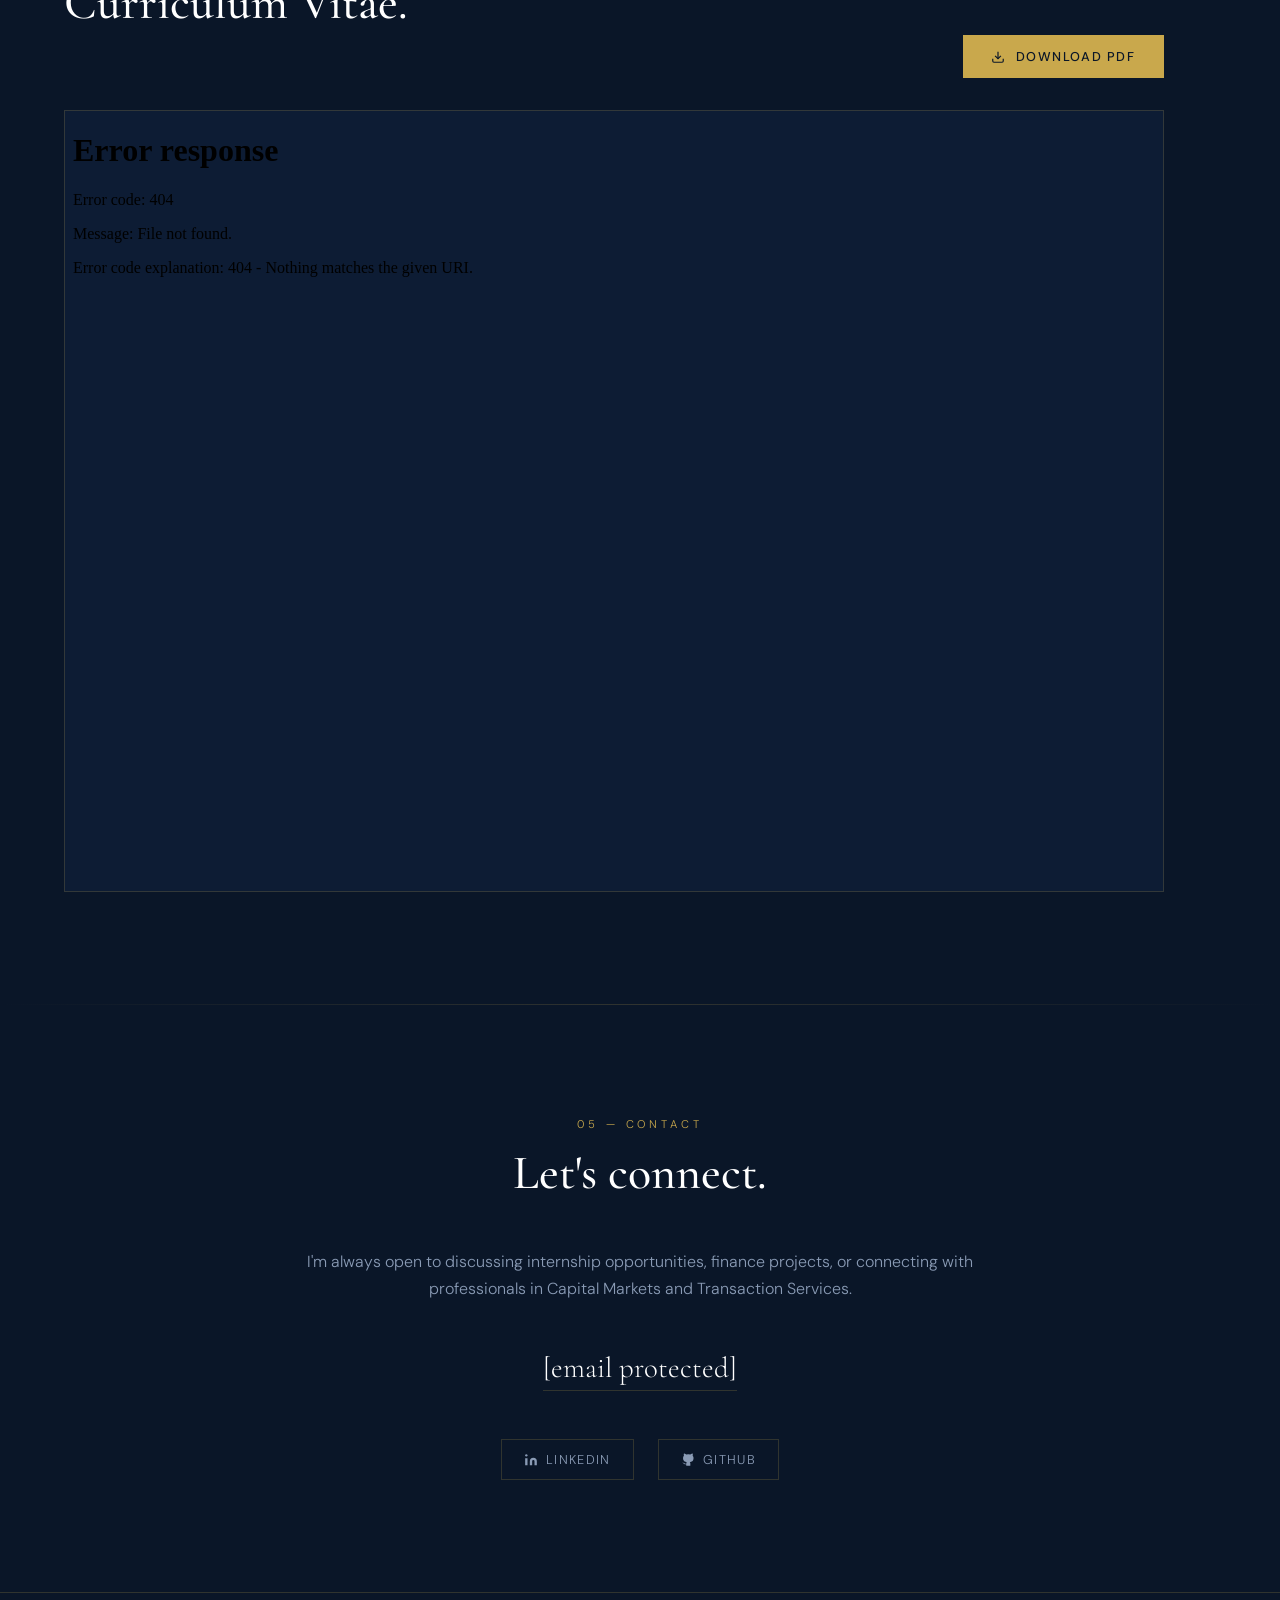
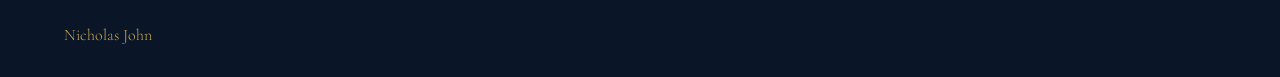
==== commit 9f25198d: "Update index.html" ====
--- a/index.html
+++ b/index.html
@@ -845,7 +845,7 @@
       <p class="contact-text">
         I'm always open to discussing internship opportunities, finance projects, or connecting with professionals in Capital Markets and Transaction Services.
       </p>
-      <a href="nicholastjohn16@gmail.com" class="contact-email"><span class="__cf_email__" data-cfemail="97f9fdf8fff9d7fefbfbfef9f8fee4b9f2f3e2">[email&#160;protected]</span></a>
+      <a href=mailto:"nicholastjohn16@gmail.com" class="contact-email"><span class="__cf_email__" data-cfemail="97f9fdf8fff9d7fefbfbfef9f8fee4b9f2f3e2">[email&#160;protected]</span></a>
       <div class="contact-links">
         <a href="https://www.linkedin.com/in/nicholas-john1/" target="_blank" class="contact-link">
           <svg width="14" height="14" viewBox="0 0 24 24" fill="currentColor"><path d="M16 8a6 6 0 0 1 6 6v7h-4v-7a2 2 0 0 0-2-2 2 2 0 0 0-2 2v7h-4v-7a6 6 0 0 1 6-6zM2 9h4v12H2z"/><circle cx="4" cy="4" r="2"/></svg>
@@ -861,4 +861,4 @@
 
   <!-- FOOTER -->
   <footer>
-    <span class="footer-name">Nich
+    <span class="footer-name">Nicholas John
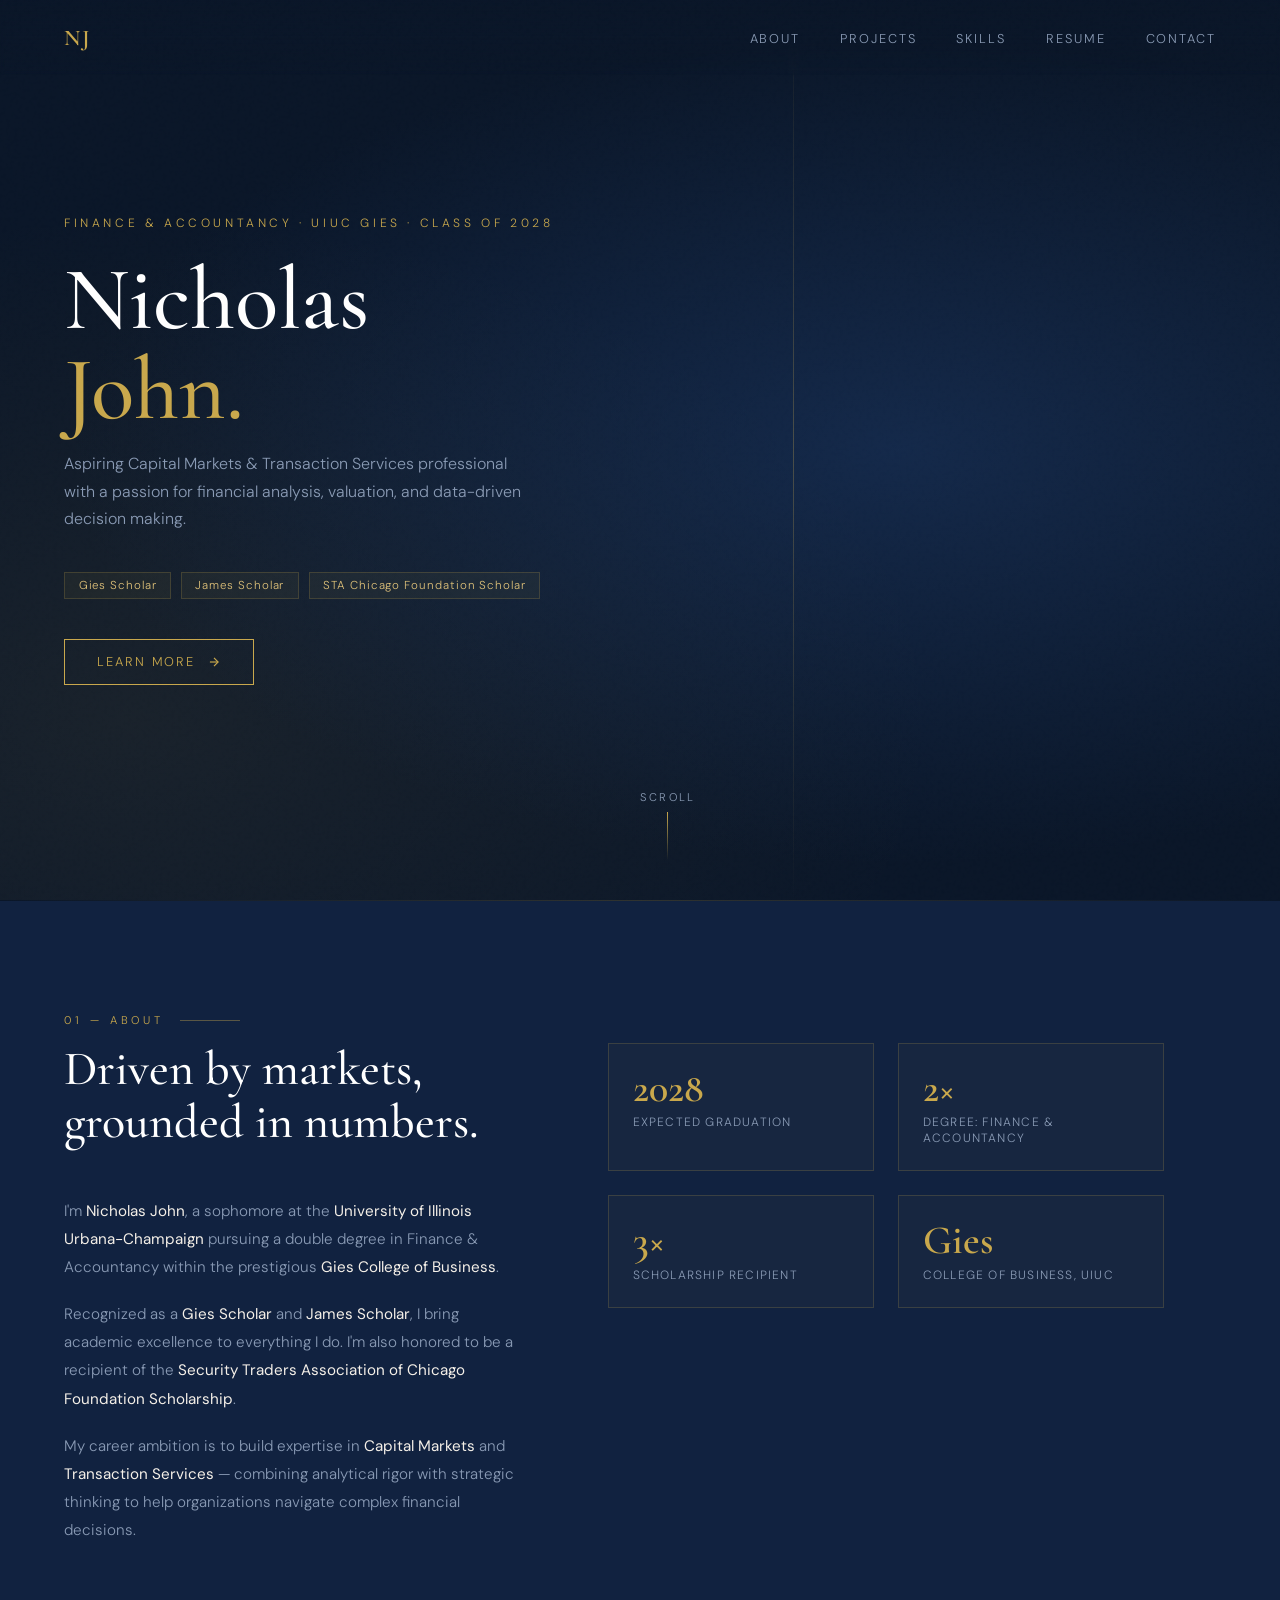
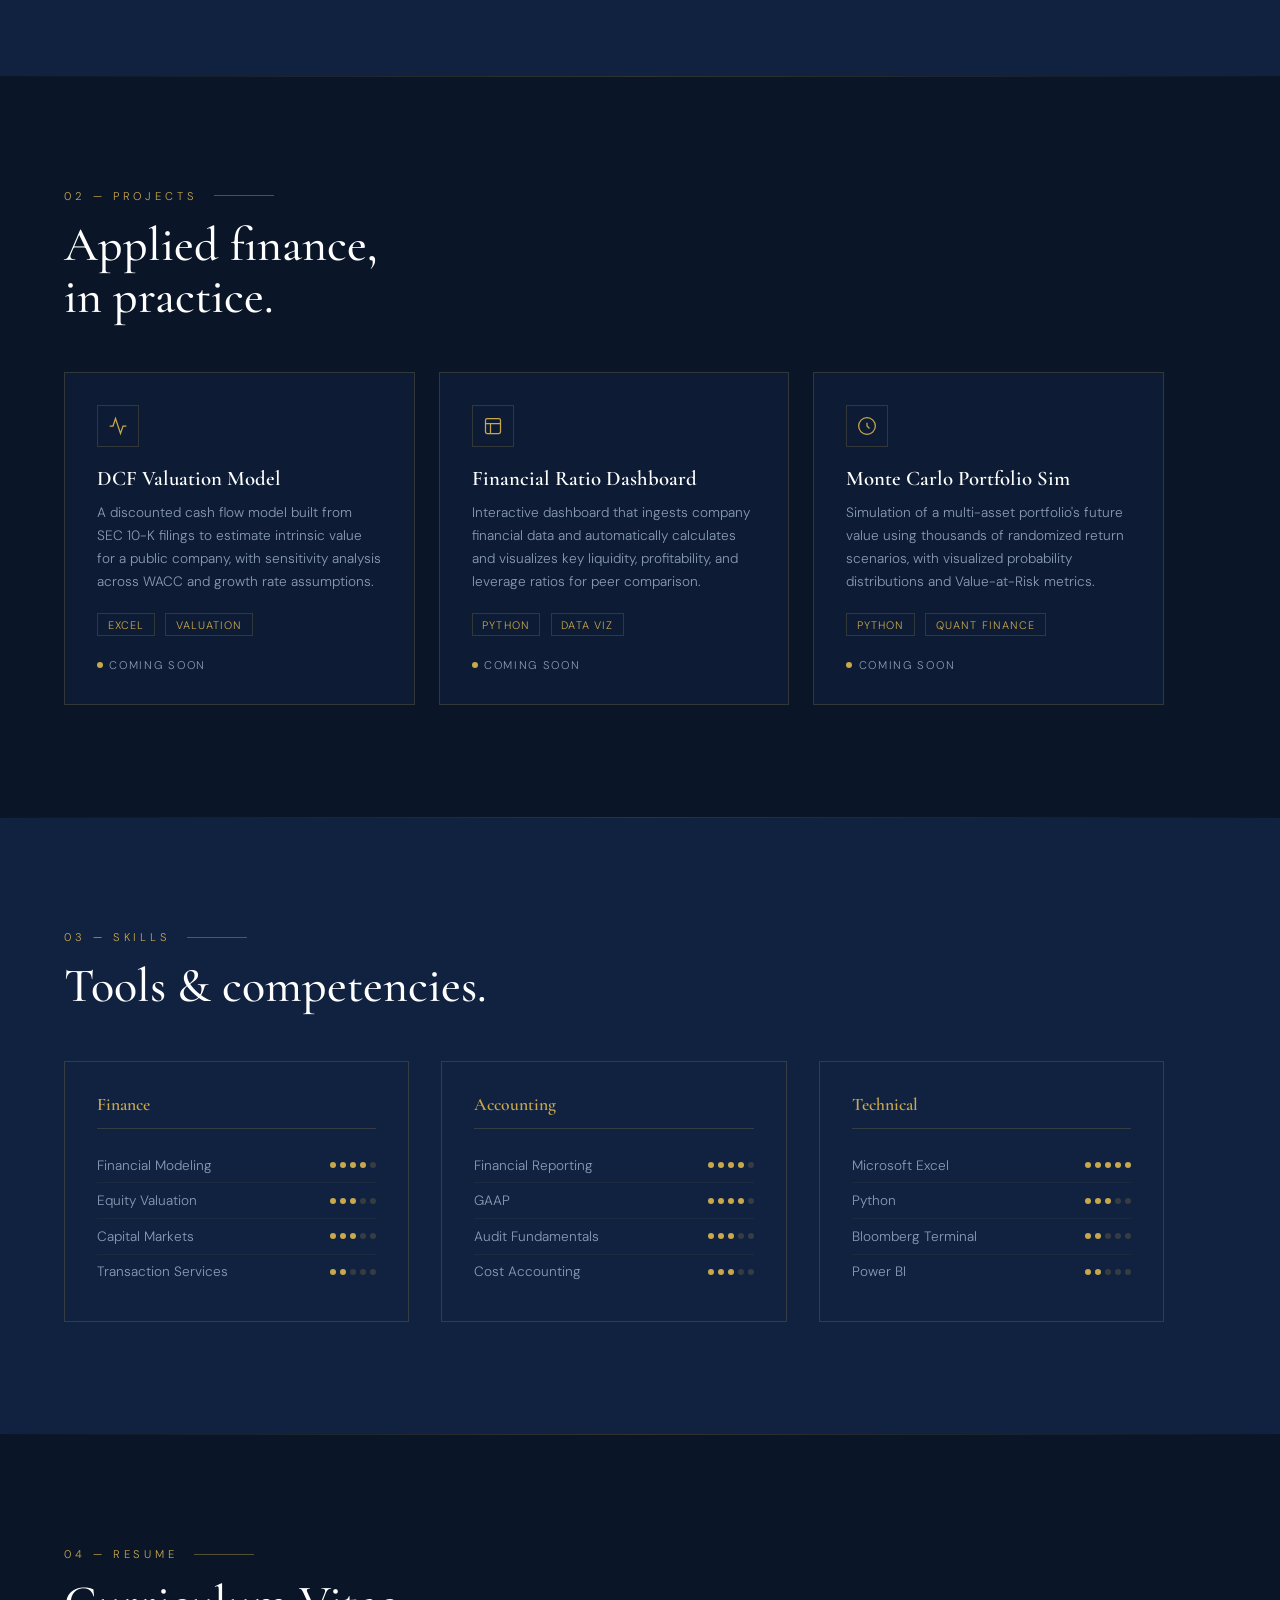
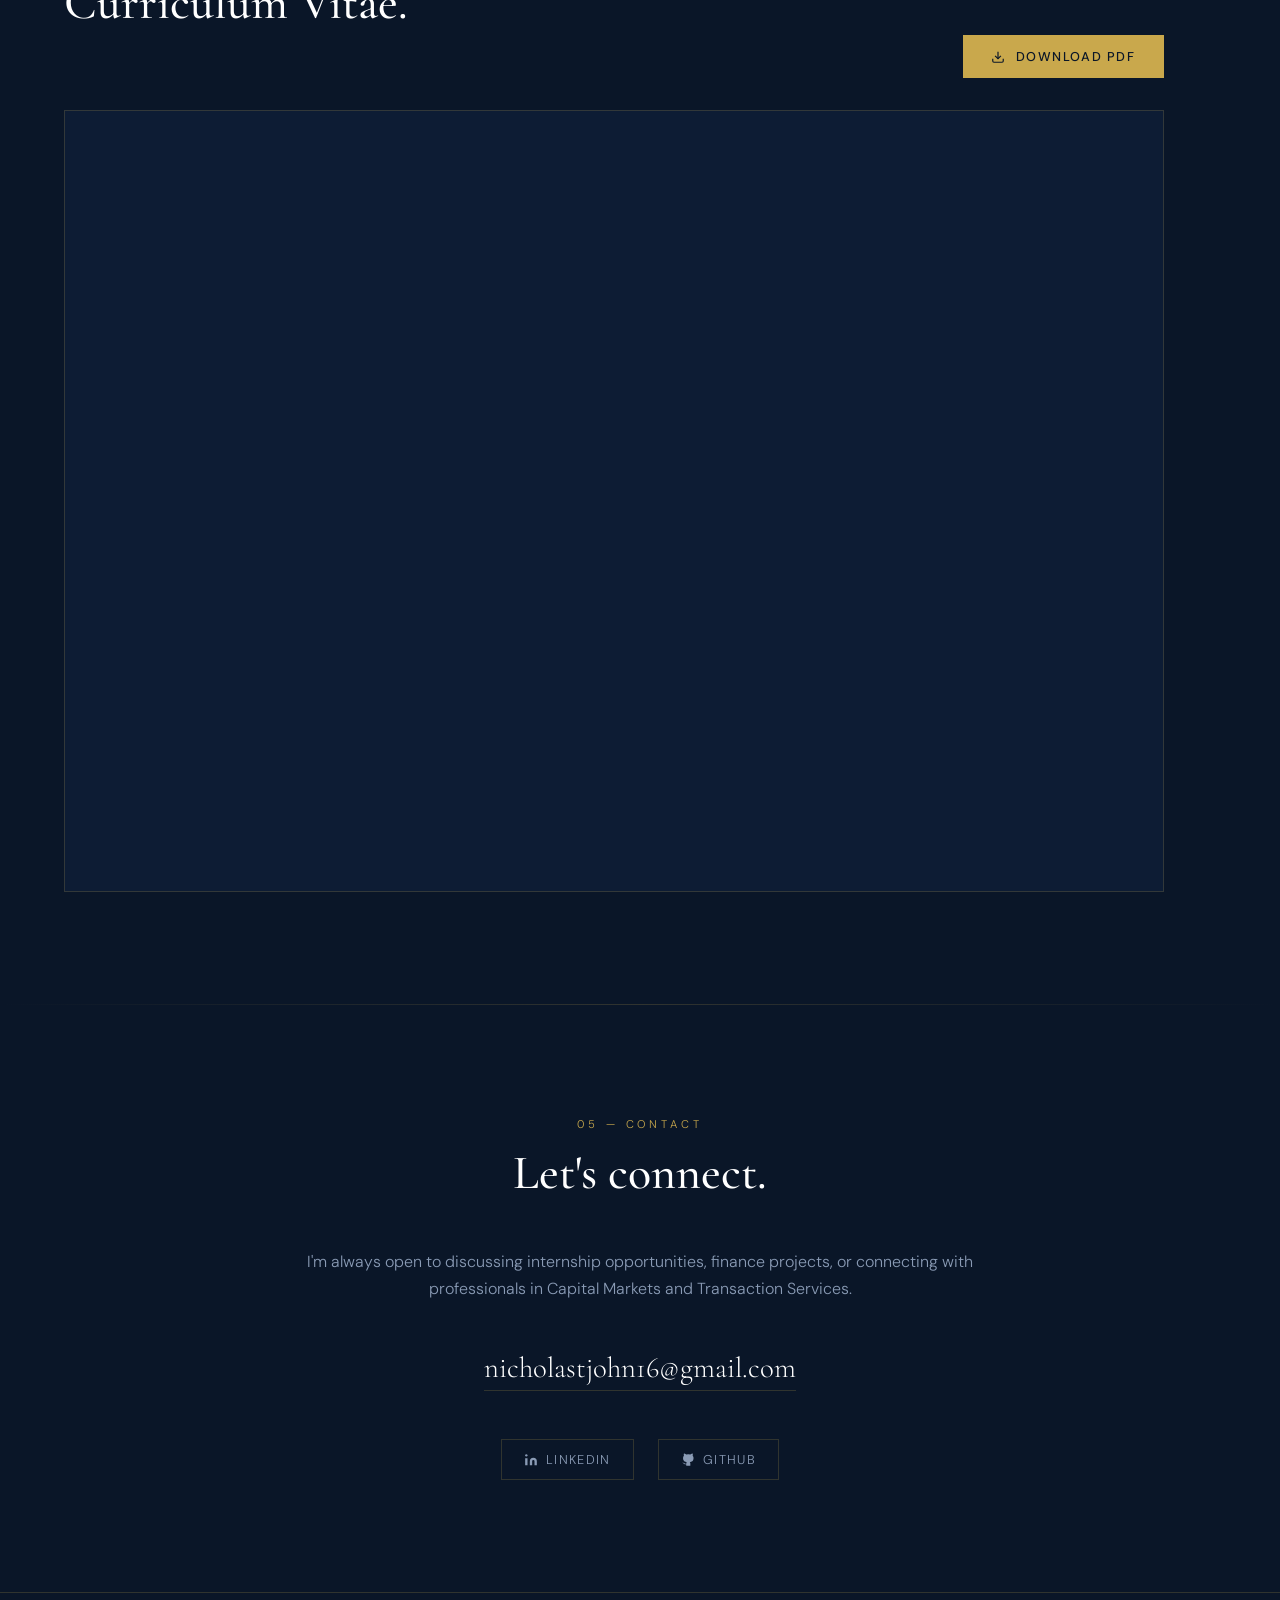
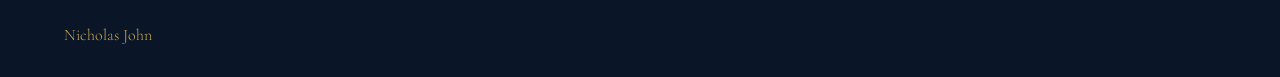
==== commit 77a8c6c7: "Update index.html email url fix" ====
--- a/index.html
+++ b/index.html
@@ -5,6 +5,7 @@
   <meta name="viewport" content="width=device-width, initial-scale=1.0"/>
   <title>Nicholas John | Finance & Accountancy</title>
   <link href="https://fonts.googleapis.com/css2?family=Cormorant+Garamond:wght@300;400;500;600;700&family=DM+Sans:wght@300;400;500&display=swap" rel="stylesheet"/>
+  <link rel="icon" href="data:image/svg+xml,<svg xmlns='http://www.w3.org/2000/svg' viewBox='0 0 100 100' style='background:%230a1628'><text x='50' y='72' font-size='55' text-anchor='middle' fill='%23c9a84c' font-family='serif'>NJ</text></svg>">
   <style>
     :root {
       --navy: #0a1628;
@@ -845,7 +846,14 @@
       <p class="contact-text">
         I'm always open to discussing internship opportunities, finance projects, or connecting with professionals in Capital Markets and Transaction Services.
       </p>
-      <a href=mailto:"nicholastjohn16@gmail.com" class="contact-email"><span class="__cf_email__" data-cfemail="97f9fdf8fff9d7fefbfbfef9f8fee4b9f2f3e2">[email&#160;protected]</span></a>
+      <a href="#" class="contact-email" id="emailLink">Click to reveal email</a>
+<script>
+  const user = 'nicholastjohn16';
+  const domain = 'gmail.com';
+  const el = document.getElementById('emailLink');
+  el.href = 'mailto:' + user + '@' + domain;
+  el.textContent = user + '@' + domain;
+</script>
       <div class="contact-links">
         <a href="https://www.linkedin.com/in/nicholas-john1/" target="_blank" class="contact-link">
           <svg width="14" height="14" viewBox="0 0 24 24" fill="currentColor"><path d="M16 8a6 6 0 0 1 6 6v7h-4v-7a2 2 0 0 0-2-2 2 2 0 0 0-2 2v7h-4v-7a6 6 0 0 1 6-6zM2 9h4v12H2z"/><circle cx="4" cy="4" r="2"/></svg>
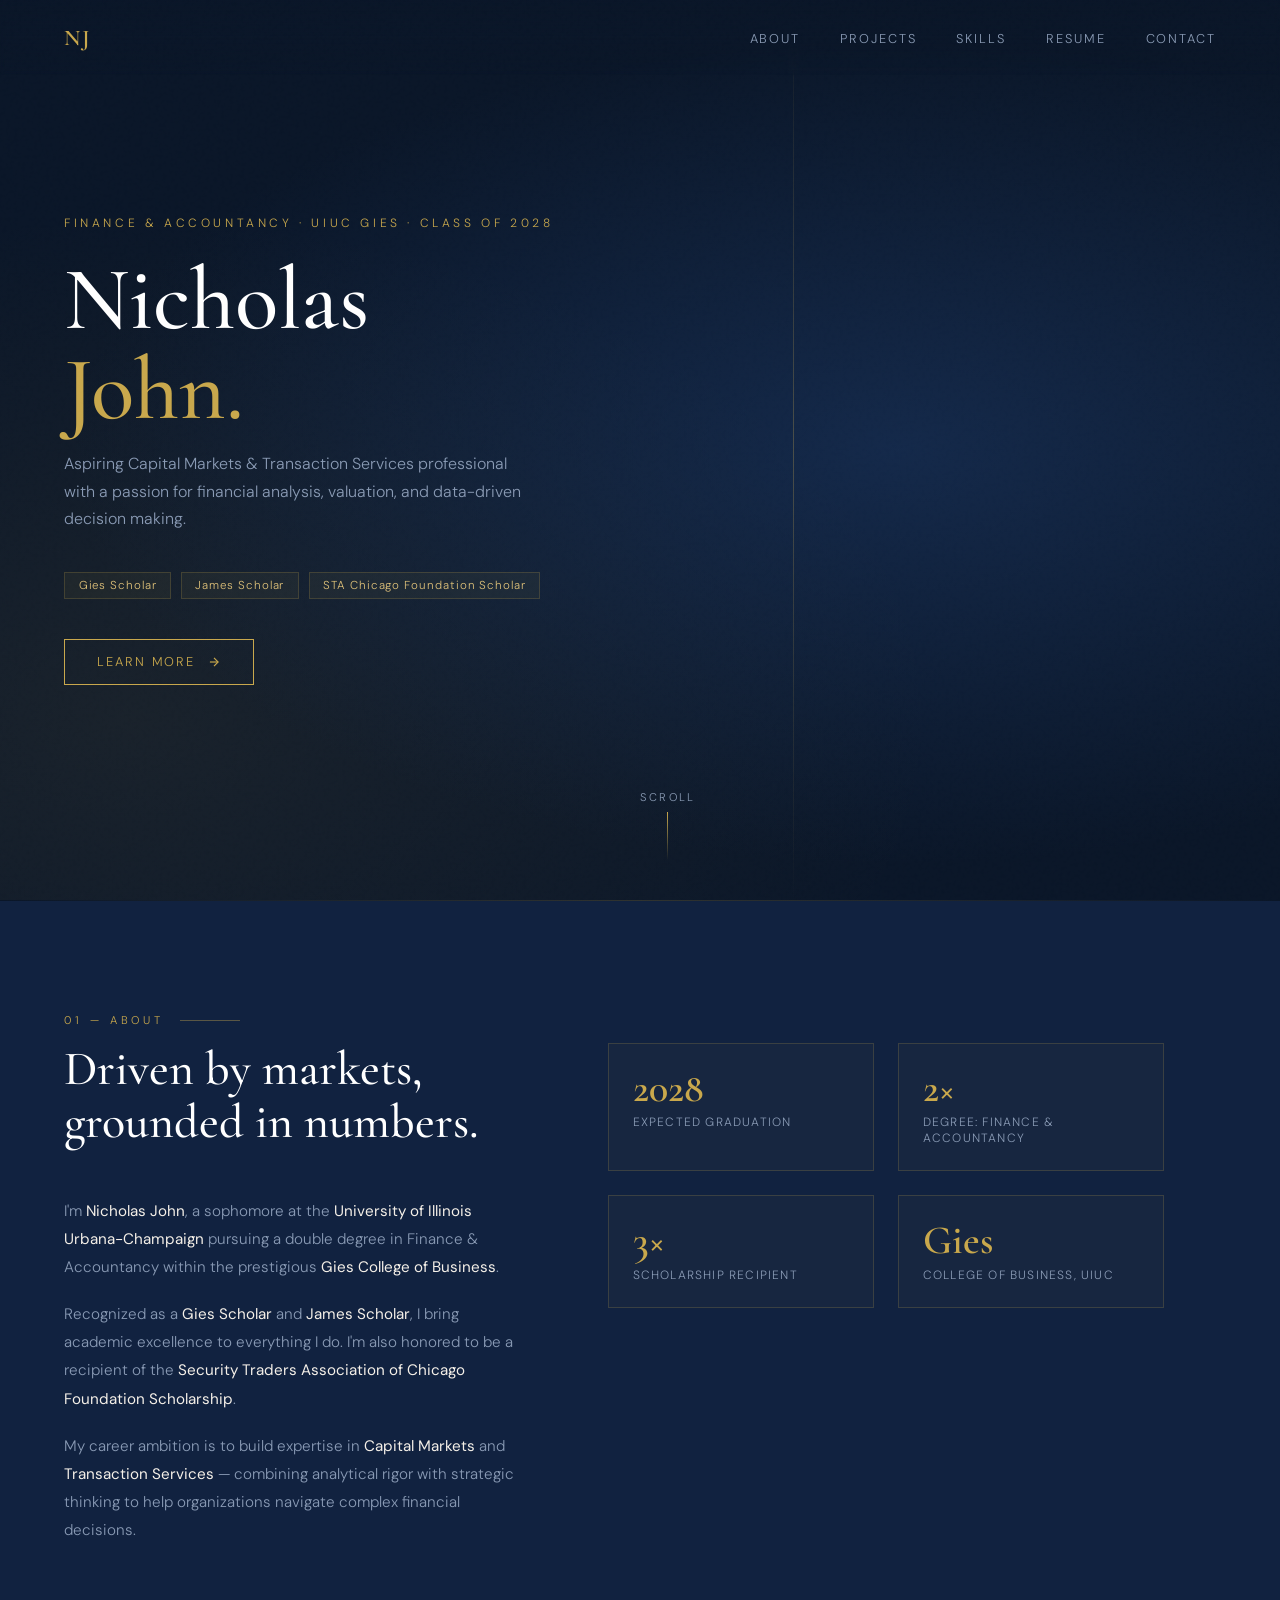
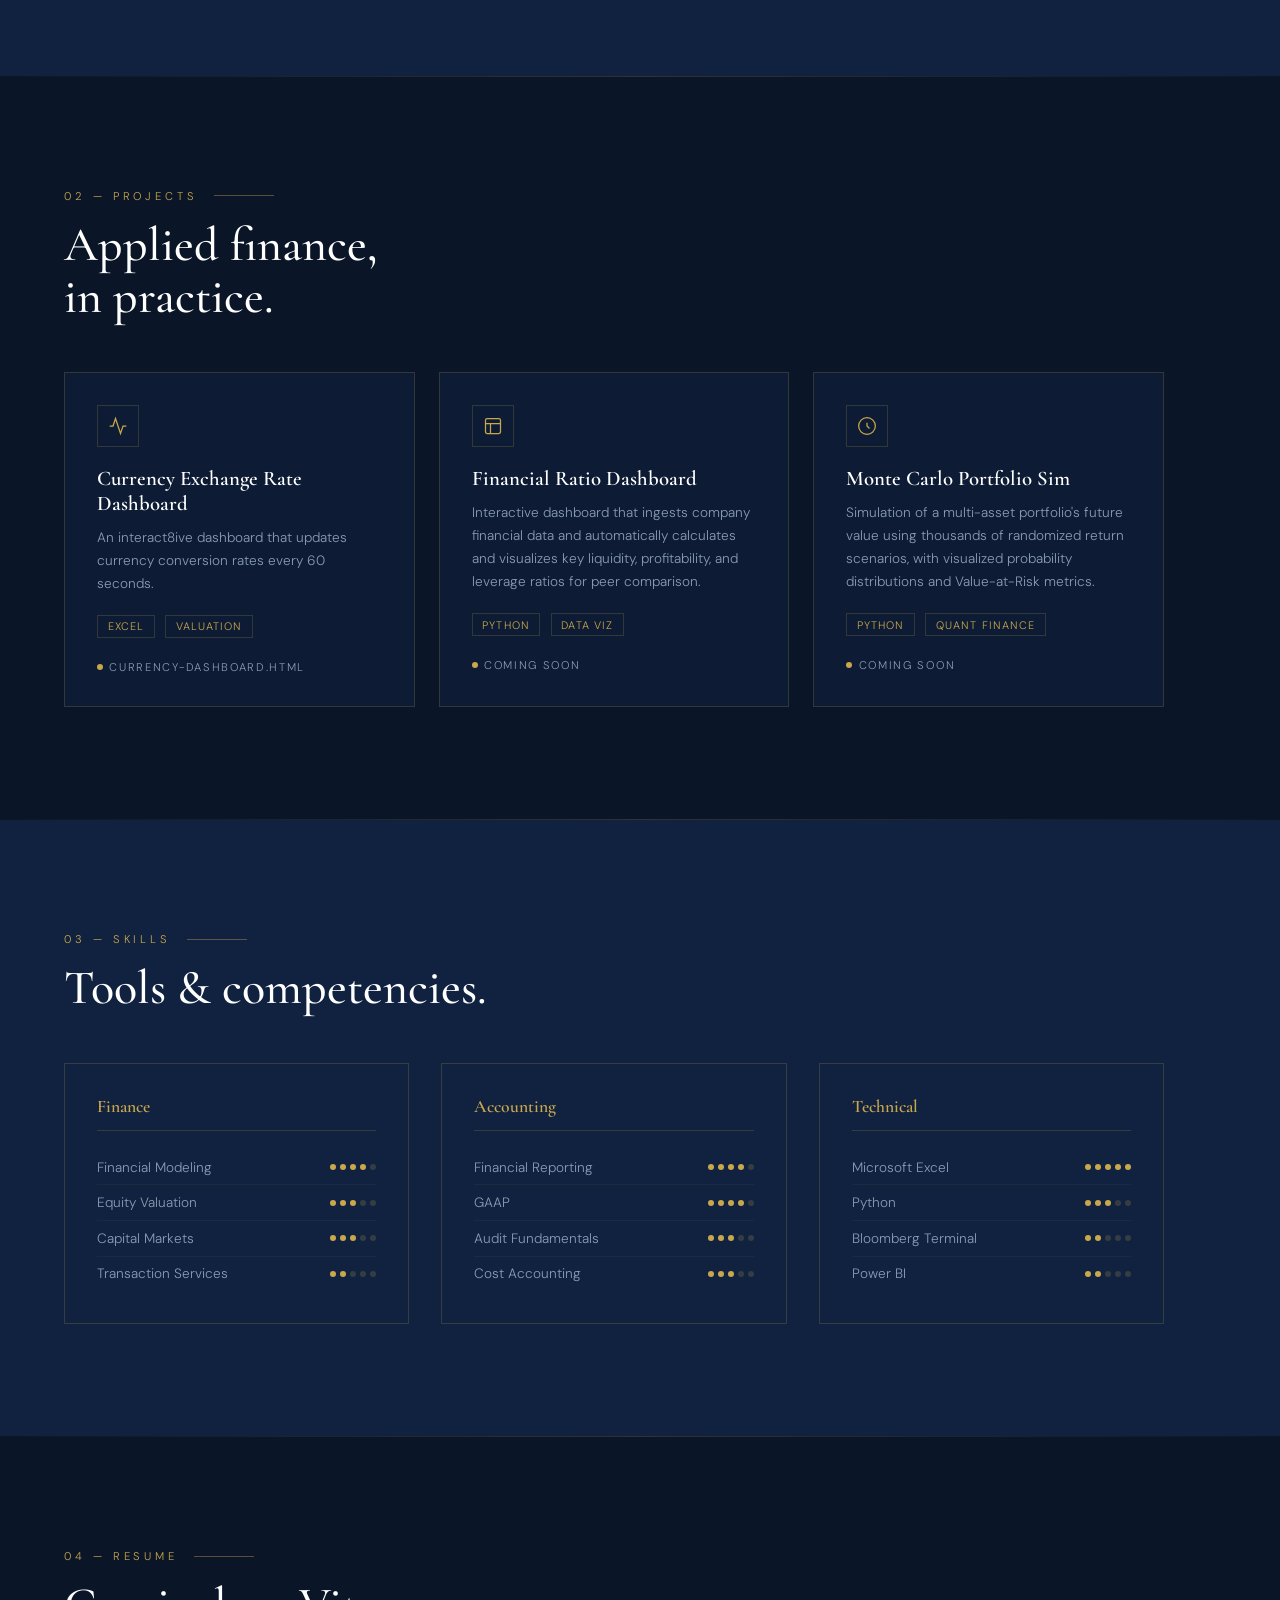
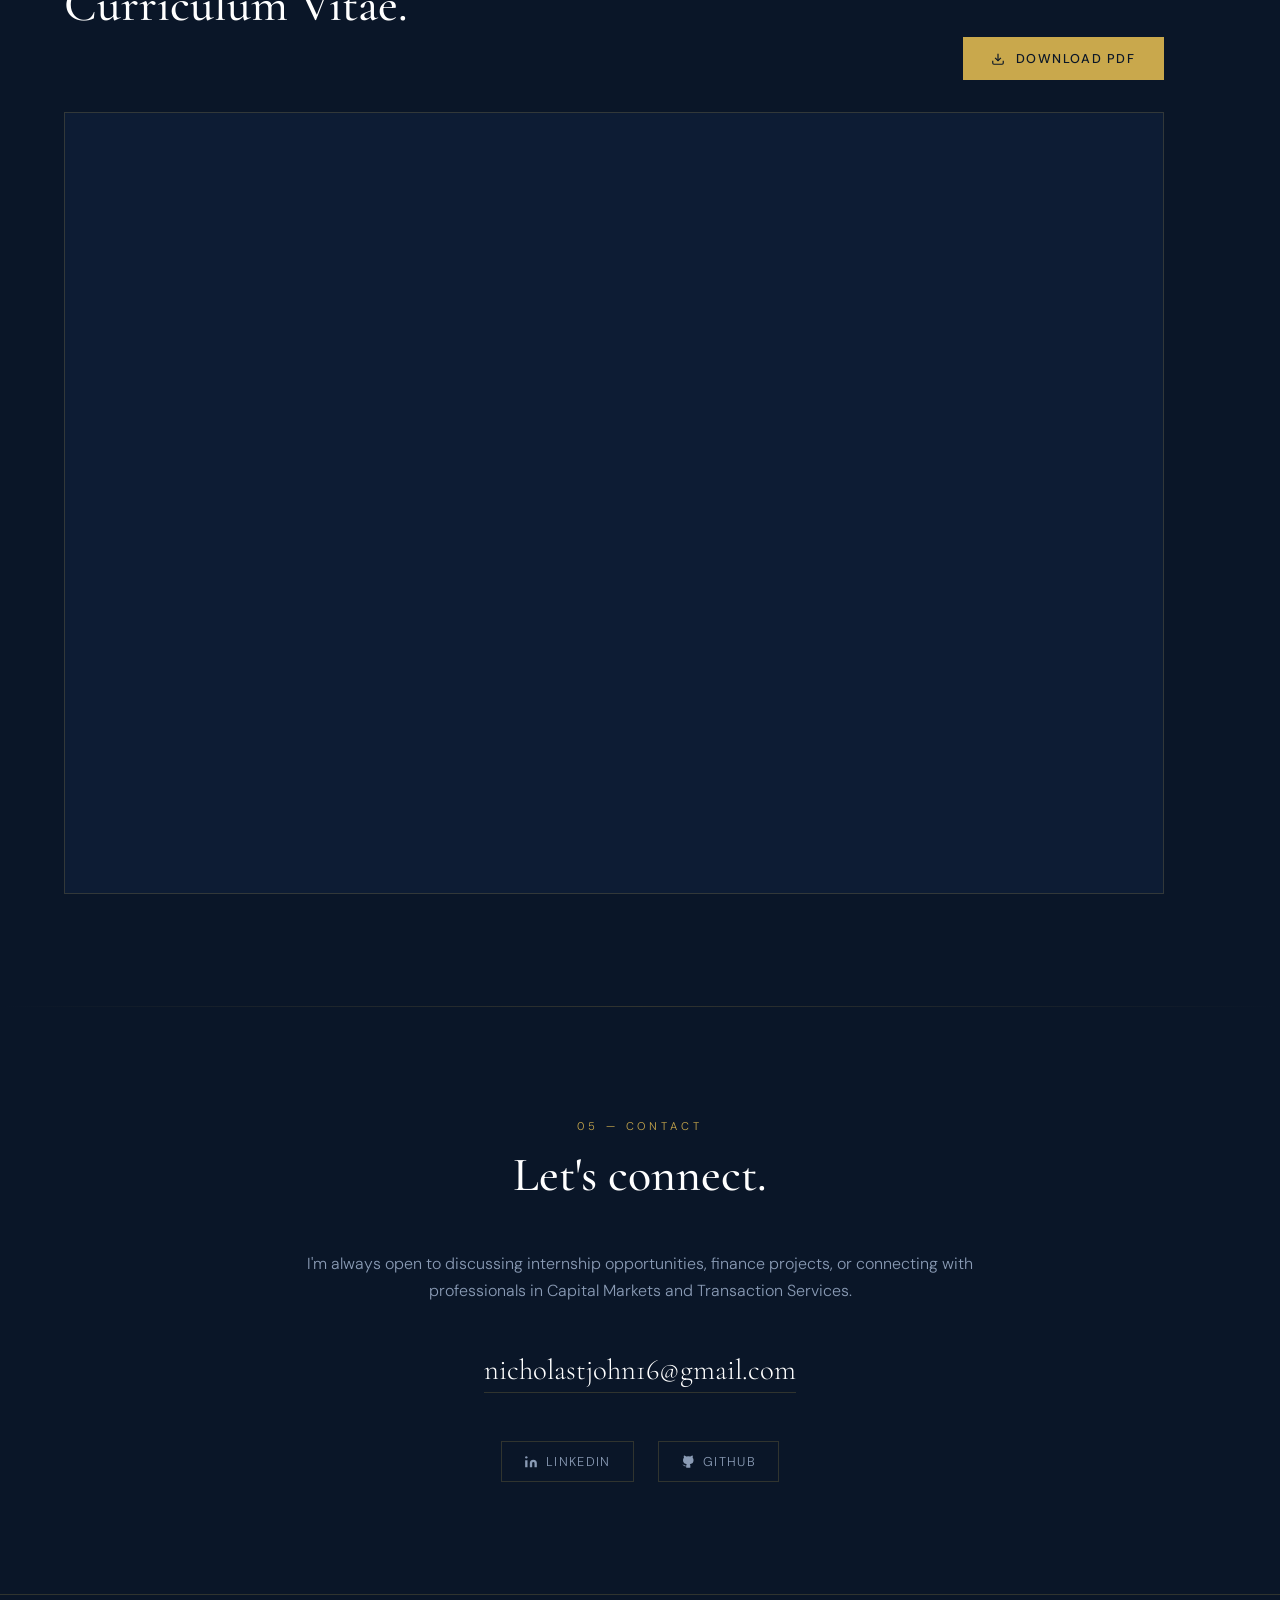
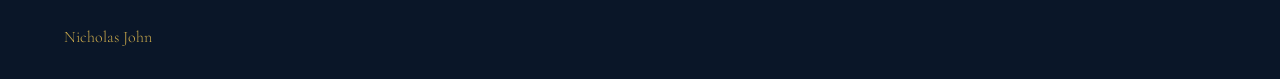
==== commit 87d9fd69: "Update index.html Currency Dashboard project" ====
--- a/index.html
+++ b/index.html
@@ -743,11 +743,11 @@
         <div class="project-icon">
           <svg width="20" height="20" viewBox="0 0 24 24" fill="none" stroke="currentColor" stroke-width="1.5"><polyline points="22 12 18 12 15 21 9 3 6 12 2 12"/></svg>
         </div>
-        <div class="project-title">DCF Valuation Model</div>
-        <div class="project-desc">A discounted cash flow model built from SEC 10-K filings to estimate intrinsic value for a public company, with sensitivity analysis across WACC and growth rate assumptions.</div>
+        <div class="project-title">Currency Exchange Rate Dashboard</div>
+        <div class="project-desc">An interact8ive dashboard that updates currency conversion rates every 60 seconds.</div>
         <span class="project-tag">Excel</span>
         <span class="project-tag">Valuation</span>
-        <div class="project-coming"><span class="coming-dot"></span> Coming Soon</div>
+        <div class="project-coming"><span class="coming-dot"></span> currency-dashboard.html</div>
       </div>
 
       <div class="project-card">
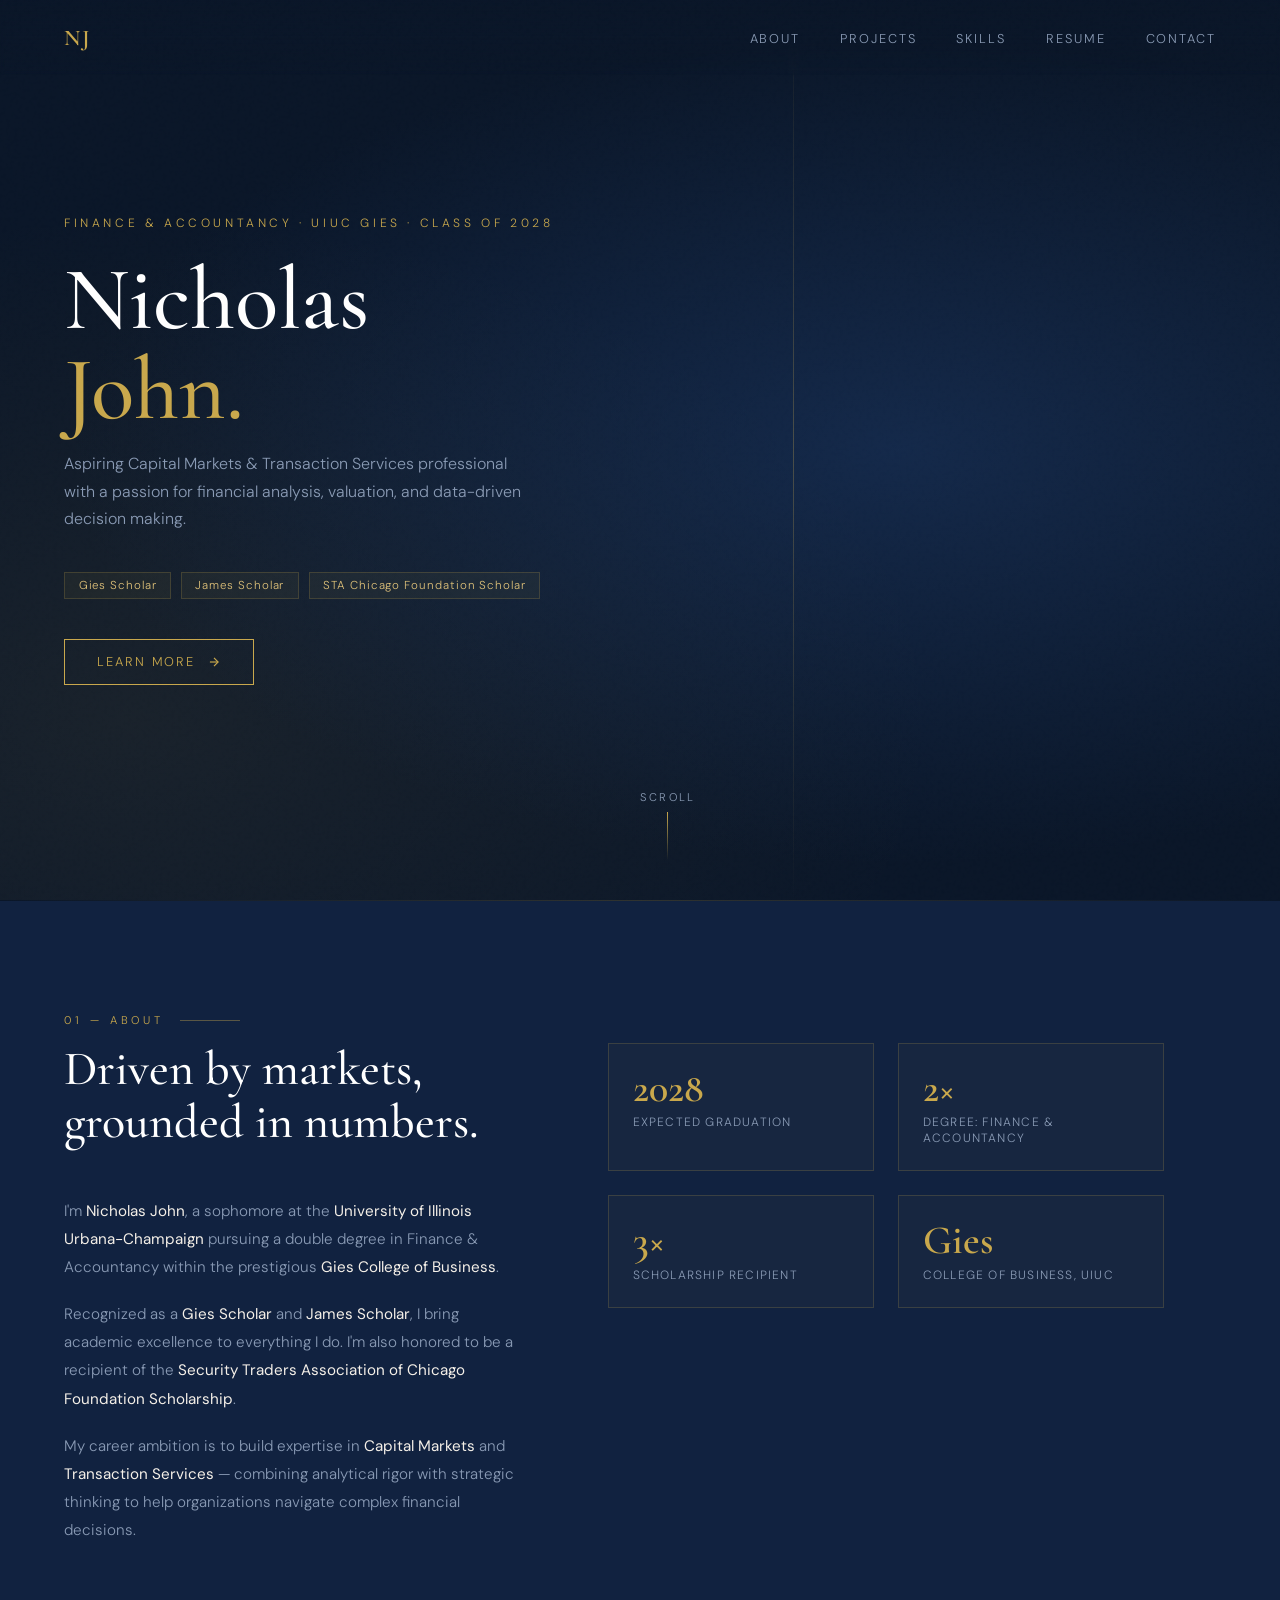
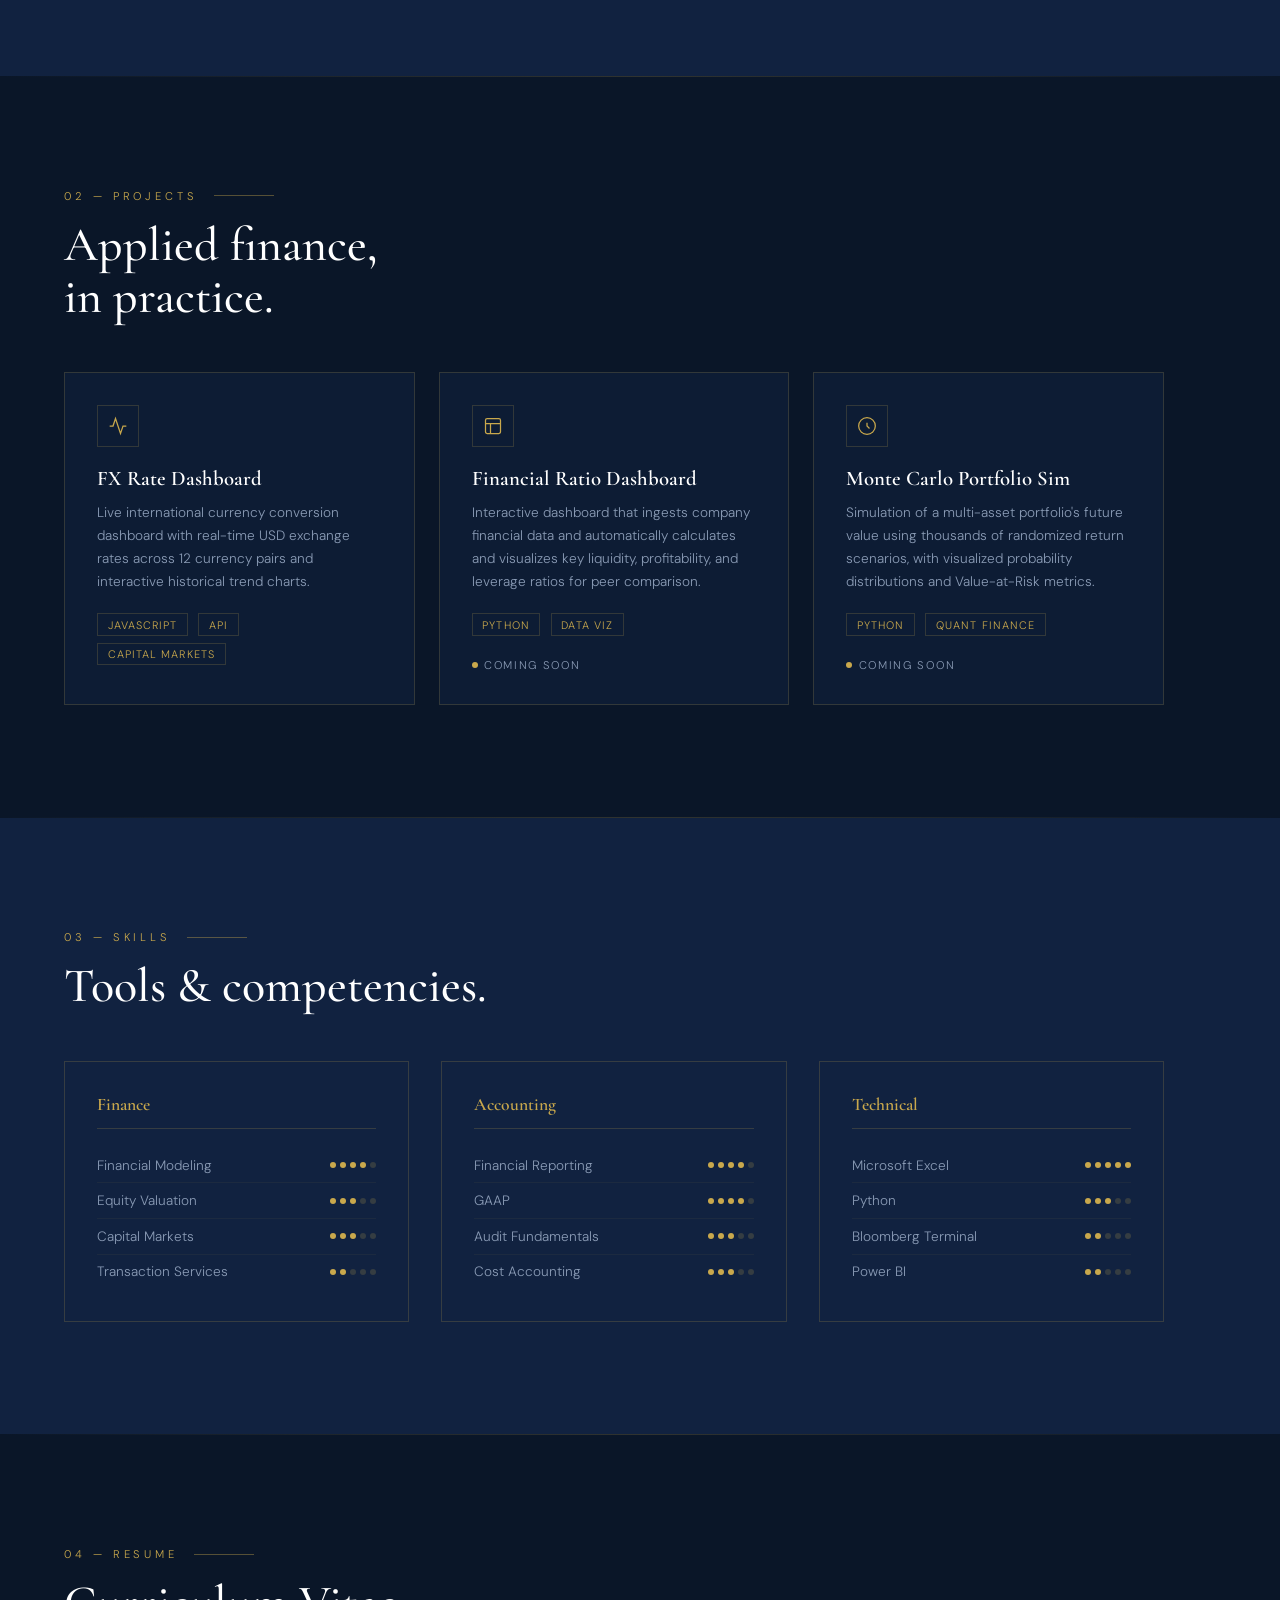
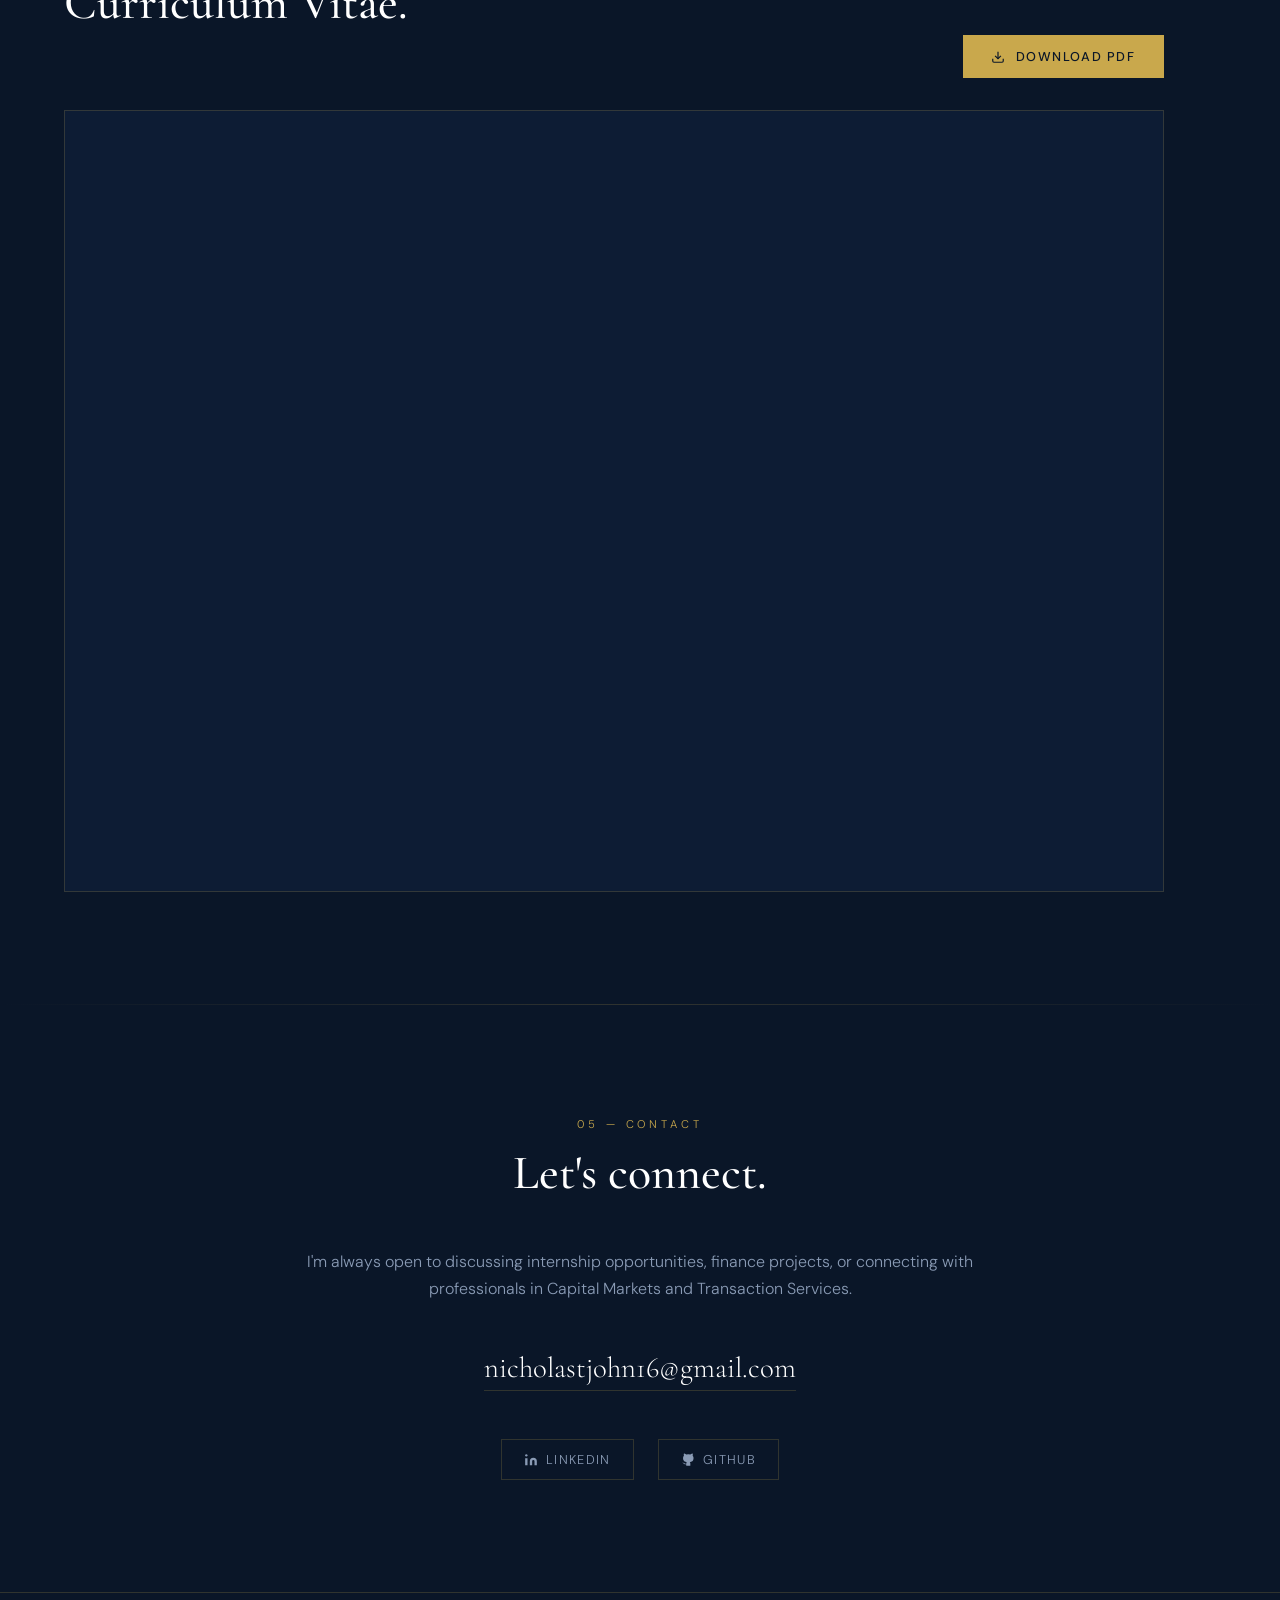
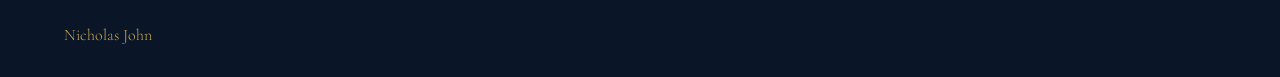
==== commit 6add6bef: "Update index.html dashboard" ====
--- a/index.html
+++ b/index.html
@@ -739,16 +739,16 @@
     <h2 class="section-title">Applied finance,<br>in practice.</h2>
     <div class="projects-grid">
 
-      <div class="project-card">
-        <div class="project-icon">
-          <svg width="20" height="20" viewBox="0 0 24 24" fill="none" stroke="currentColor" stroke-width="1.5"><polyline points="22 12 18 12 15 21 9 3 6 12 2 12"/></svg>
-        </div>
-        <div class="project-title">Currency Exchange Rate Dashboard</div>
-        <div class="project-desc">An interact8ive dashboard that updates currency conversion rates every 60 seconds.</div>
-        <span class="project-tag">Excel</span>
-        <span class="project-tag">Valuation</span>
-        <div class="project-coming"><span class="coming-dot"></span> currency-dashboard.html</div>
-      </div>
+      <a href="currency-dashboard.html" class="project-card" style="text-decoration:none; display:block;">
+  <div class="project-icon">
+    <svg width="20" height="20" viewBox="0 0 24 24" fill="none" stroke="currentColor" stroke-width="1.5"><polyline points="22 12 18 12 15 21 9 3 6 12 2 12"/></svg>
+  </div>
+  <div class="project-title">FX Rate Dashboard</div>
+  <div class="project-desc">Live international currency conversion dashboard with real-time USD exchange rates across 12 currency pairs and interactive historical trend charts.</div>
+  <span class="project-tag">JavaScript</span>
+  <span class="project-tag">API</span>
+  <span class="project-tag">Capital Markets</span>
+</a>
 
       <div class="project-card">
         <div class="project-icon">
